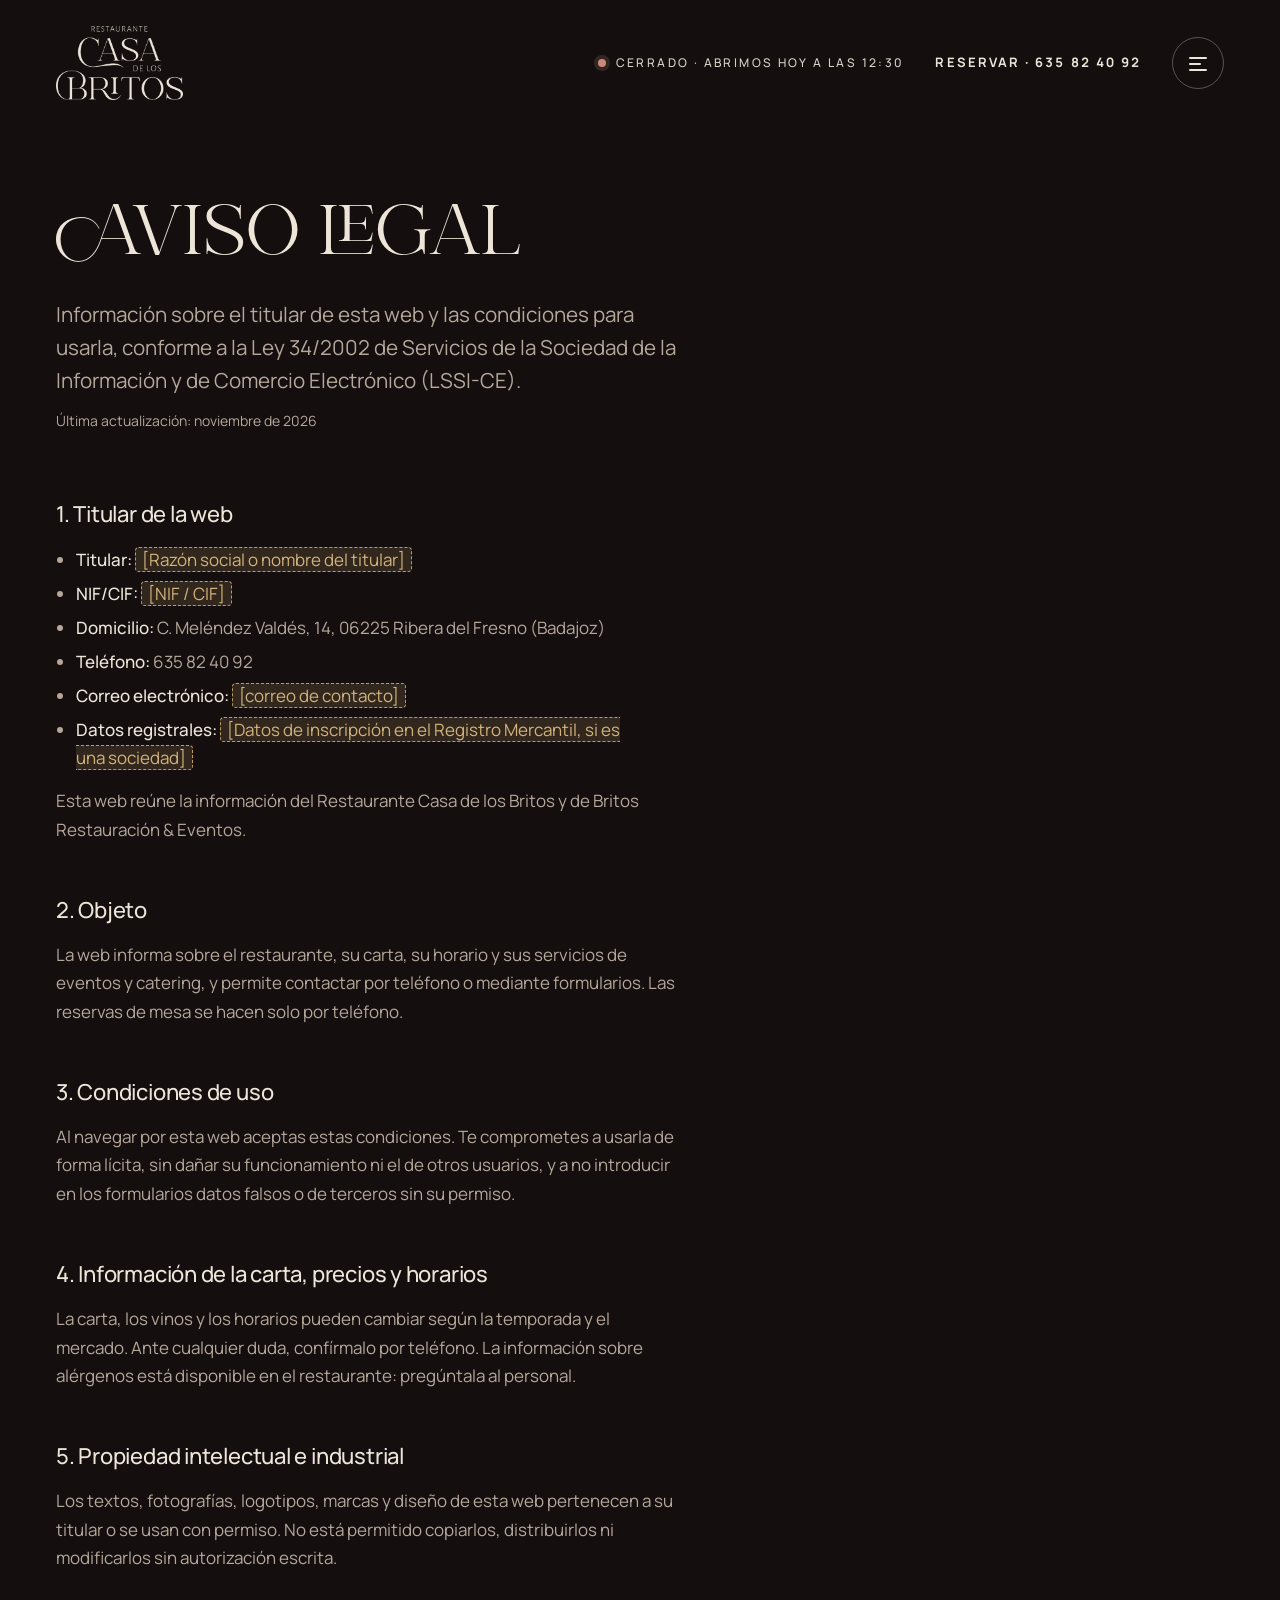
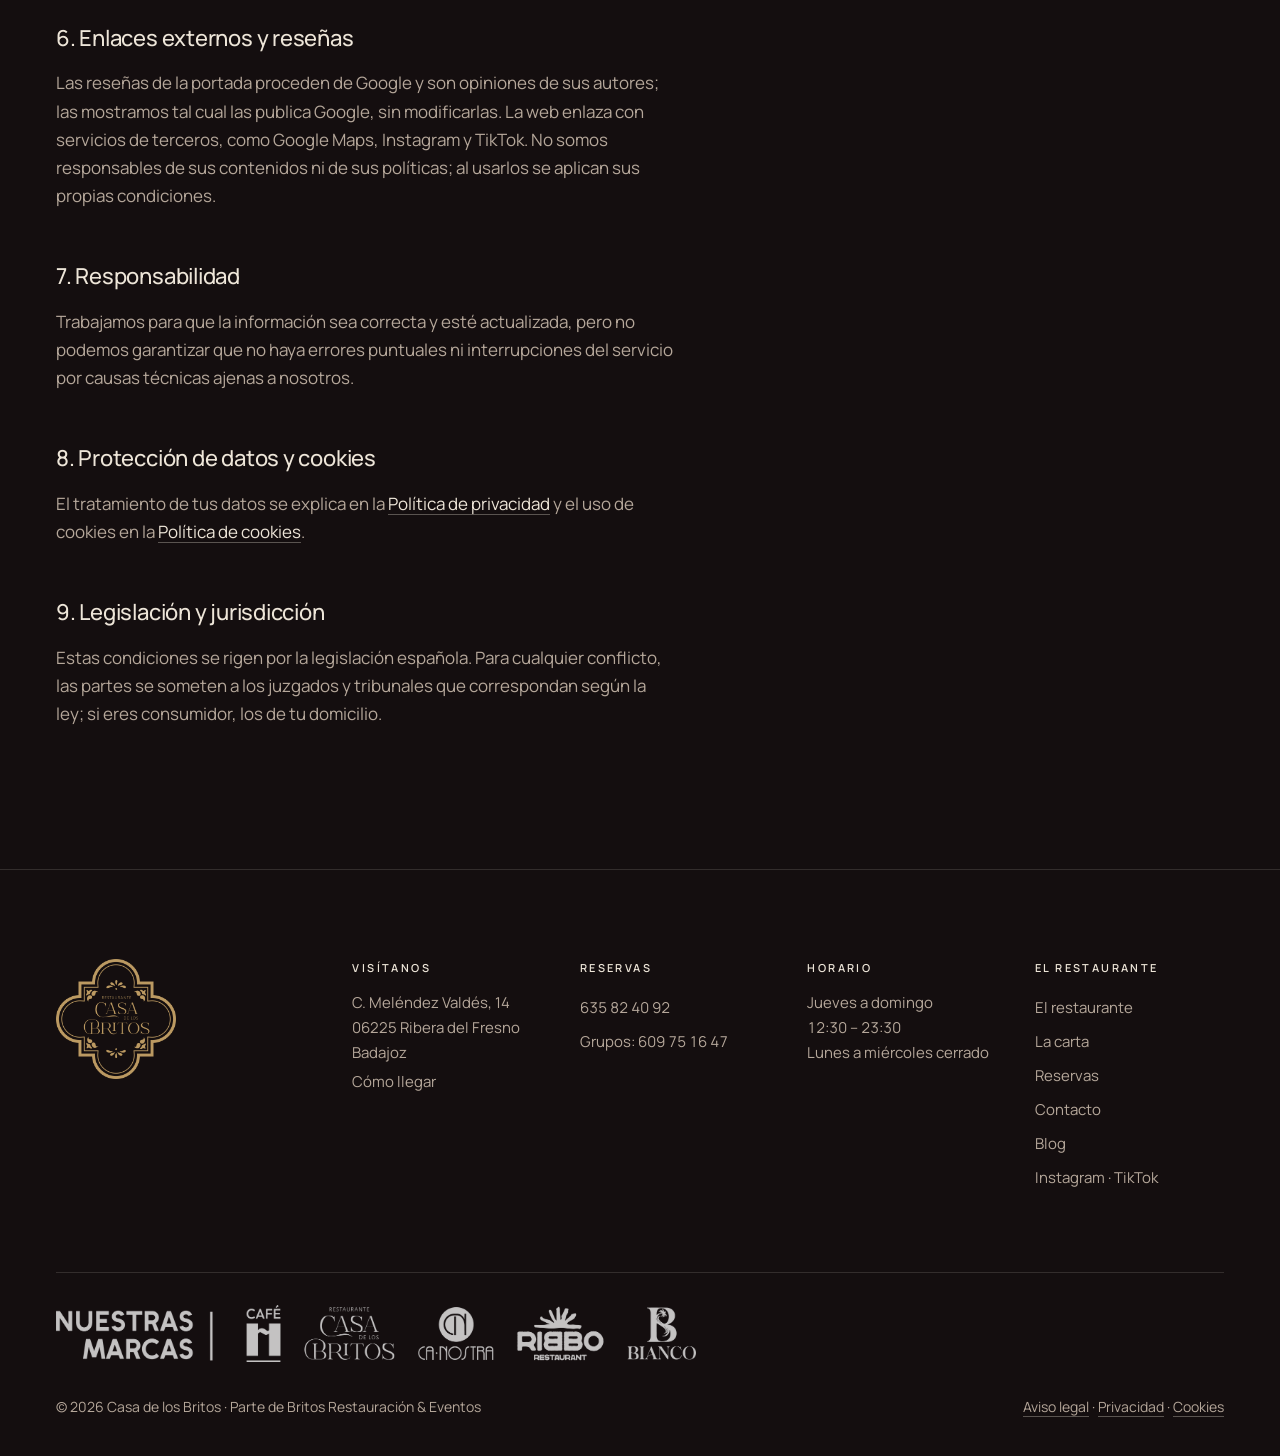
==== aviso-legal.html @ 5e1ef150 "Reservar arriba en el móvil y cursor propio en ordenador - Fuera la barra fija de abajo: en el móvil" ====
<!doctype html>
<html lang="es">
<head>
<meta charset="utf-8">
<meta name="viewport" content="width=device-width, initial-scale=1, viewport-fit=cover">
<title>Aviso legal · Casa de los Britos</title>
<script>(function(d){var h=d.documentElement;h.classList.add('js','is-loading');try{if(sessionStorage.getItem('cb-visto'))h.classList.add('loader-quick')}catch(e){}setTimeout(function(){h.classList.remove('is-loading')},6000)})(document)</script>
<meta name="description" content="Aviso legal de la web de Casa de los Britos y Britos Restauración & Eventos.">
<meta name="theme-color" content="#140e0f">
<meta property="og:type" content="website">
<meta property="og:locale" content="es_ES">
<meta property="og:title" content="Aviso legal · Casa de los Britos">
<meta property="og:description" content="Aviso legal de la web de Casa de los Britos y Britos Restauración & Eventos.">
<meta property="og:image" content="assets/img/dsc06948-1600.webp">
<link rel="icon" type="image/png" href="assets/logos/casa-logo-completo.png">
<link rel="preload" href="assets/fonts/manrope-latin.woff2" as="font" type="font/woff2" crossorigin>

<link rel="stylesheet" href="assets/css/styles.css?v=a2ef2fbd">
<script src="assets/js/main.js?v=a32b78e7" defer></script>
<script src="assets/js/motion.js?v=c210499e" defer></script>
<script src="assets/js/carousel.js?v=3fe8a7d3" defer></script>
<script src="assets/js/cursor.js?v=483a7f32" defer></script>
</head>
<body data-theme="casa">
<div class="loader" aria-hidden="true"><img class="loader__mark" src="assets/logos/casa-logo-completo-laton.png" alt="" width="800" height="800"><span class="loader__line"><i></i></span></div>
<svg width="0" height="0" style="position:absolute" aria-hidden="true" focusable="false">
  <symbol id="i-phone" viewBox="0 0 24 24"><path d="M5 4h4l2 5-2.5 1.5a11 11 0 0 0 5 5L15 13l5 2v4a2 2 0 0 1-2 2A16 16 0 0 1 3 6a2 2 0 0 1 2-2"/></symbol>
  <symbol id="i-arrow" viewBox="0 0 24 24"><path d="M5 12h14M13 6l6 6-6 6"/></symbol>
  <symbol id="i-copy" viewBox="0 0 24 24"><rect x="9" y="9" width="11" height="11" rx="1.5"/><path d="M5 15V5a1 1 0 0 1 1-1h10"/></symbol>
  <symbol id="i-pin" viewBox="0 0 24 24"><path d="M12 21s-7-6.2-7-11.5a7 7 0 0 1 14 0C19 14.8 12 21 12 21z"/><circle cx="12" cy="9.5" r="2.5"/></symbol>
  <symbol id="i-photo" viewBox="0 0 24 24"><rect x="3" y="5" width="18" height="14" rx="1.5"/><circle cx="9" cy="10" r="1.8"/><path d="M21 16l-5-5-8 8"/></symbol>
</svg>
<a class="skip" href="#main">Saltar al contenido</a>
<header class="top" id="top">
  <a class="top__brand" href="./" aria-label="Casa de los Britos, inicio"><img src="assets/logos/casa-logotipo-03-mantel.png" alt="Restaurante Casa de los Britos" width="800" height="464"></a>
  <div class="top__r">
    <span class="status top__status"><i></i><span data-live>Abrimos de jueves a domingo</span></span>
    <a class="top__call" href="tel:+34635824092" aria-label="Reservar · 635 82 40 92"><svg class="ico" aria-hidden="true"><use href="#i-phone"/></svg><span>Reservar</span><span class="top__num">&nbsp;· <span class="num">635 82 40 92</span></span></a>
    <button class="burger" type="button" data-menu-open aria-expanded="false" aria-controls="menu" aria-label="Abrir menú"><b></b><b></b><b></b></button>
  </div>
</header>
<header class="pill" id="pill" inert>
  <a class="pill__brand" href="./" aria-label="Casa de los Britos, inicio"><img src="assets/logos/casa-logotipo-03-mantel.png" alt="Restaurante Casa de los Britos" width="800" height="464"></a>
  <nav class="pnav" aria-label="Principal"><span class="hl" aria-hidden="true"></span><a href="el-restaurante">El restaurante</a><a href="carta">La carta</a><a href="reservas">Reservas</a><a href="contacto">Contacto</a><a href="blog">Blog</a></nav>
  <span class="pnav__sep" aria-hidden="true"></span><a class="pnav__brand" href="eventos"><img src="assets/logos/britos-icono-white.png" alt="" width="18" height="18">Eventos</a>
  <a class="btn pill__call" href="tel:+34635824092"><svg class="ico" aria-hidden="true"><use href="#i-phone"/></svg>Reservar<span class="pill__num">&nbsp;<span class="num">635 82 40 92</span></span></a>
  <button class="burger" type="button" data-menu-open aria-expanded="false" aria-controls="menu" aria-label="Abrir menú"><b></b><b></b><b></b></button>
</header>
<div class="menu" id="menu" role="dialog" aria-modal="true" aria-label="Menú" inert>
  <div class="menu__head">
    <a href="./" aria-label="Casa de los Britos, inicio"><img src="assets/logos/casa-logotipo-03-mantel.png" alt="Restaurante Casa de los Britos" width="800" height="464"></a>
    <button class="burger" type="button" data-menu-close aria-expanded="true" aria-label="Cerrar menú"><b></b><b></b><b></b></button>
  </div>
  <div class="menu__body">
    <ul class="mlinks">
      <li style="--i:0"><a href="./" data-prev="0"><small>Inicio</small><span>Casa de los Britos</span></a></li>
      <li style="--i:1"><a href="el-restaurante" data-prev="1"><small>El lugar</small><span>El restaurante</span></a></li>
      <li style="--i:2"><a href="carta" data-prev="2"><small>Cocina</small><span>La carta</span></a></li>
      <li style="--i:3"><a href="reservas" data-prev="3"><small>Mesa</small><span>Reservas</span></a></li>
      <li style="--i:4"><a href="contacto" data-prev="4"><small>Visita</small><span>Contacto</span></a></li>
      <li style="--i:5"><a href="blog" data-prev="5"><small>Novedades</small><span>Blog</span></a></li>
      <li class="mlinks__out" style="--i:6"><a href="eventos"><img src="assets/logos/eventos-logotipo-01-white.png" alt="Britos Restauración & Eventos" width="800" height="220" loading="lazy"><svg class="ico" aria-hidden="true"><use href="#i-arrow"/></svg></a></li>
    </ul>
    <div class="mprev" aria-hidden="true"><img src="assets/img/4e3a8246-800.webp" alt="" loading="lazy" class="on"><img src="assets/img/dsc06935-800.webp" alt="" loading="lazy"><img src="assets/img/dsc07287-800.webp" alt="" loading="lazy"><img src="assets/img/4e3a8236-800.webp" alt="" loading="lazy"><img src="assets/img/dsc06948-800.webp" alt="" loading="lazy"><img src="assets/img/4e3a8597-800.webp" alt="" loading="lazy"></div>
  </div>
  <div class="menu__foot">
    <div><b>Dirección</b><a href="https://www.google.com/maps/search/?api=1&query=Casa+de+los+Britos%2C+C.+Mel%C3%A9ndez+Vald%C3%A9s+14%2C+Ribera+del+Fresno" target="_blank" rel="noopener">C. Meléndez Valdés, 14<br>Ribera del Fresno</a></div>
    <div><b>Hoy</b><span data-live>Abrimos de jueves a domingo</span></div>
    <div><b>Reservas</b><a class="num" href="tel:+34635824092">635 82 40 92</a></div>
    <div><b>Síguenos</b><a href="https://www.instagram.com/casadelosbritos/" target="_blank" rel="noopener">Instagram</a> · <a href="https://www.tiktok.com/@casadelosbritos" target="_blank" rel="noopener">TikTok</a></div>
  </div>
</div>
<main id="main">

<section class="section legal" style="padding-top:calc(var(--head-space) + clamp(64px, 8vw, 120px))" aria-labelledby="legal-title">
  <div class="wrap">
    <h1 id="legal-title" class="display primor">Aviso legal</h1>
    <p class="lead mt-m">Información sobre el titular de esta web y las condiciones para usarla, conforme a la Ley 34/2002 de Servicios de la Sociedad de la Información y de Comercio Electrónico (LSSI-CE).</p>
    <p class="legal__date">Última actualización: noviembre de 2026</p>
    <div class="legal__body">
      <h2>1. Titular de la web</h2><ul>
      <li><strong>Titular:</strong> <mark class="pend">[Razón social o nombre del titular]</mark></li>
      <li><strong>NIF/CIF:</strong> <mark class="pend">[NIF / CIF]</mark></li>
      <li><strong>Domicilio:</strong> C. Meléndez Valdés, 14, 06225 Ribera del Fresno (Badajoz)</li>
      <li><strong>Teléfono:</strong> 635 82 40 92</li>
      <li><strong>Correo electrónico:</strong> <mark class="pend">[correo de contacto]</mark></li>
      <li><strong>Datos registrales:</strong> <mark class="pend">[Datos de inscripción en el Registro Mercantil, si es una sociedad]</mark></li>
    </ul>
    <p>Esta web reúne la información del Restaurante Casa de los Britos y de Britos Restauración &amp; Eventos.</p>
      <h2>2. Objeto</h2><p>La web informa sobre el restaurante, su carta, su horario y sus servicios de eventos y catering, y permite contactar por teléfono o mediante formularios. Las reservas de mesa se hacen solo por teléfono.</p>
      <h2>3. Condiciones de uso</h2><p>Al navegar por esta web aceptas estas condiciones. Te comprometes a usarla de forma lícita, sin dañar su funcionamiento ni el de otros usuarios, y a no introducir en los formularios datos falsos o de terceros sin su permiso.</p>
      <h2>4. Información de la carta, precios y horarios</h2><p>La carta, los vinos y los horarios pueden cambiar según la temporada y el mercado. Ante cualquier duda, confírmalo por teléfono. La información sobre alérgenos está disponible en el restaurante: pregúntala al personal.</p>
      <h2>5. Propiedad intelectual e industrial</h2><p>Los textos, fotografías, logotipos, marcas y diseño de esta web pertenecen a su titular o se usan con permiso. No está permitido copiarlos, distribuirlos ni modificarlos sin autorización escrita.</p>
      <h2>6. Enlaces externos y reseñas</h2><p>Las reseñas de la portada proceden de Google y son opiniones de sus autores; las mostramos tal cual las publica Google, sin modificarlas. La web enlaza con servicios de terceros, como Google Maps, Instagram y TikTok. No somos responsables de sus contenidos ni de sus políticas; al usarlos se aplican sus propias condiciones.</p>
      <h2>7. Responsabilidad</h2><p>Trabajamos para que la información sea correcta y esté actualizada, pero no podemos garantizar que no haya errores puntuales ni interrupciones del servicio por causas técnicas ajenas a nosotros.</p>
      <h2>8. Protección de datos y cookies</h2><p>El tratamiento de tus datos se explica en la <a href="privacidad">Política de privacidad</a> y el uso de cookies en la <a href="cookies">Política de cookies</a>.</p>
      <h2>9. Legislación y jurisdicción</h2><p>Estas condiciones se rigen por la legislación española. Para cualquier conflicto, las partes se someten a los juzgados y tribunales que correspondan según la ley; si eres consumidor, los de tu domicilio.</p>
    </div>
  </div>
</section>
</main>
<footer class="footer">
  <div class="wrap">
    <div class="footer__top">
      <div><img class="footer__logo" src="assets/logos/casa-logo-completo-laton.png" alt="Restaurante Casa de los Britos" width="800" height="800" loading="lazy"></div>
      <div>
        <h2>Visítanos</h2>
        <address>C. Meléndez Valdés, 14<br>06225 Ribera del Fresno<br>Badajoz</address>
        <p><a href="https://www.google.com/maps/search/?api=1&query=Casa+de+los+Britos%2C+C.+Mel%C3%A9ndez+Vald%C3%A9s+14%2C+Ribera+del+Fresno" target="_blank" rel="noopener">Cómo llegar</a></p>
      </div>
      <div>
        <h2>Reservas</h2>
        <p><a class="num" href="tel:+34635824092">635 82 40 92</a></p>
        <p>Grupos: <a class="num" href="tel:+34609751647">609 75 16 47</a></p>
      </div>
      <div>
        <h2>Horario</h2>
        <p>Jueves a domingo<br><span class="num">12:30 – 23:30</span><br>Lunes a miércoles cerrado</p>
      </div>
      <div>
        <h2>El restaurante</h2>
        <ul><li><a href="el-restaurante">El restaurante</a></li><li><a href="carta">La carta</a></li><li><a href="reservas">Reservas</a></li><li><a href="contacto">Contacto</a></li><li><a href="blog">Blog</a></li><li><a href="https://www.instagram.com/casadelosbritos/" target="_blank" rel="noopener">Instagram</a> · <a href="https://www.tiktok.com/@casadelosbritos" target="_blank" rel="noopener">TikTok</a></li></ul>
      </div>
    </div>
    <div class="footer__brands"><img src="assets/logos/eventos-nuestras-marcas-white.png" alt="Nuestras marcas: Café Hibernia, Restaurante Casa de los Britos, Ca·Nostra, Ribbo Restaurant y Bianco" width="1800" height="159" loading="lazy"></div>
    <div class="footer__legal"><p>© <span data-year>2026</span> Casa de los Britos · Parte de <a href="eventos">Britos Restauración &amp; Eventos</a></p><p class="footer__links"><a href="aviso-legal">Aviso legal</a> · <a href="privacidad">Privacidad</a> · <a href="cookies">Cookies</a></p></div>
  </div>
</footer>
<p id="live" class="sr-only" aria-live="polite"></p>
</body>
</html>
---- assets/css/styles.css ----
/* Casa de los Britos · Britos Restauración & Eventos
   Una web, dos secciones con identidad propia:
   - casa: la sala de noche (burdeos, mantel, latón)
   - britos: el cartel de eventos (marfil, burdeos Britos y las cuatro cápsulas) */

@font-face {
  font-family: "Manrope";
  src: url("../fonts/manrope-latin.woff2") format("woff2");
  font-weight: 300 700; font-display: swap;
  unicode-range: U+0000-00FF, U+0131, U+0152-0153, U+02BB-02BC, U+02C6, U+02DA, U+02DC, U+0304, U+0308, U+0329, U+2000-206F, U+20AC, U+2122, U+2191, U+2193, U+2212, U+2215, U+FEFF, U+FFFD;
}
@font-face {
  font-family: "Manrope";
  src: url("../fonts/manrope-latin-ext.woff2") format("woff2");
  font-weight: 300 700; font-display: swap;
  unicode-range: U+0100-02BA, U+02BD-02C5, U+02C7-02CC, U+02CE-02D7, U+02DD-02FF, U+1D00-1DBF, U+1E00-1E9F, U+1EF2-1EFF, U+2020, U+20A0-20AB, U+20AD-20C4, U+2113, U+2C60-2C7F, U+A720-A7FF;
}
/* PENDIENTE: licencia web de Primor Stylish (Typebae) antes de publicar */
@font-face {
  font-family: "Primor";
  src: url("../fonts/primor-stylish.otf") format("opentype");
  font-display: swap;
}

/* ---------- Tokens ---------- */
:root {
  --noche: #140e0f;
  --noche-2: #1d1214;
  --burdeos: #3b1219;
  --burdeos-2: #521a24;
  --mantel: #ede5d8;
  --gris: #b5a79a;
  --laton: #bc9a62;
  --laton-claro: #d2b27c;

  --marfil: #fffdf4;
  --marfil-2: #f6efe0;
  --britos: #4a1416;
  --britos-2: #5e1d20;
  --texto-b: #43433f;
  --mostaza: #b58a43;
  --capsula-burdeos: #6e2226;
  --pizarra: #2e3b45;
  --oliva: #5f5e3c;

  --ease-out: cubic-bezier(0.23, 1, 0.32, 1);
  --ease-in-out: cubic-bezier(0.77, 0, 0.175, 1);
  --ease-drawer: cubic-bezier(0.32, 0.72, 0, 1);

  --wrap: 1240px;
  --gutter: clamp(20px, 4.4vw, 56px);
  --section: clamp(88px, 11vw, 160px);
  --pill-h: 64px;
  --pill-top: 14px;
  --head-space: calc(var(--pill-h) + var(--pill-top) * 2);

  --t-display: clamp(2.5rem, 1.2rem + 3.4vw, 4.375rem);
  --t-h2: clamp(2rem, 1.3rem + 2.4vw, 3.375rem);
  --t-h3: clamp(1.25rem, 1.1rem + 0.5vw, 1.5rem);
  --t-lead: clamp(1.125rem, 1.05rem + 0.3vw, 1.3125rem);
  --t-body: 1.0625rem;
  --t-small: 0.875rem;
}
@media (max-width: 899px) { :root { --pill-h: 58px; --pill-top: 10px; } }

body[data-theme="casa"] {
  --bg: var(--noche);
  --surface: var(--burdeos);
  --surface-2: var(--burdeos-2);
  --ink: var(--mantel);
  --muted: var(--gris);
  --line: rgba(237, 229, 216, 0.14);
  --line-strong: rgba(237, 229, 216, 0.32);
  --accent: var(--laton);
  --accent-ink: var(--noche);
  --accent-hover: var(--laton-claro);
  --focus: var(--laton-claro);
  --pill-bg: rgba(29, 18, 20, 0.72);
  --menu-bg: var(--noche-2);
  color-scheme: dark;
}
body[data-theme="britos"] {
  --bg: var(--marfil);
  --surface: var(--marfil-2);
  --surface-2: #ece2cd;
  --ink: var(--britos);
  --muted: #5a5652;
  --line: rgba(74, 20, 22, 0.14);
  --line-strong: rgba(74, 20, 22, 0.34);
  --accent: var(--britos);
  --accent-ink: var(--marfil);
  --accent-hover: var(--britos-2);
  --focus: var(--mostaza);
  --pill-bg: rgba(255, 253, 244, 0.8);
  --menu-bg: var(--marfil);
  color-scheme: light;
}
/* Texto secundario sobre burdeos: matiz del propio fondo */
body[data-theme="casa"] :is(.hero, .close, .section--surface) { --muted: #d6bfb9; }

/* ---------- Base ---------- */
*, *::before, *::after { box-sizing: border-box; }
html { -webkit-text-size-adjust: 100%; text-size-adjust: 100%; scroll-padding-top: calc(var(--head-space) + 12px); }
@media (prefers-reduced-motion: no-preference) { html { scroll-behavior: smooth; } }
body {
  margin: 0; background: var(--bg); color: var(--ink);
  font: 400 var(--t-body)/1.65 "Manrope", system-ui, sans-serif;
  -webkit-font-smoothing: antialiased; -moz-osx-font-smoothing: grayscale;
  scrollbar-color: var(--line-strong) var(--bg);
  -webkit-tap-highlight-color: transparent;
}
body[data-theme="britos"] { color: var(--texto-b); }
::selection { background: var(--accent); color: var(--accent-ink); }
img { display: block; max-width: 100%; height: auto; }
a { color: inherit; text-decoration: none; }
h1, h2, h3, p, ul, ol, dl, dd, figure, blockquote, address { margin: 0; }
address { font-style: normal; }
ul, ol { padding: 0; list-style: none; }
button, input, select, textarea { font: inherit; color: inherit; }
button { cursor: pointer; }
:focus-visible { outline: 2px solid var(--focus); outline-offset: 3px; border-radius: 2px; }
.sr-only { position: absolute; width: 1px; height: 1px; padding: 0; margin: -1px; overflow: hidden; clip: rect(0 0 0 0); white-space: nowrap; border: 0; }
.skip { position: fixed; left: 16px; top: 12px; z-index: 200; background: var(--accent); color: var(--accent-ink); padding: 12px 18px; font-weight: 600; border-radius: 999px; transform: translateY(-200%); }
.skip:focus-visible { transform: none; }

h1, h2, h3 { font-weight: 300; text-wrap: balance; color: var(--ink); }
p, li, dd { text-wrap: pretty; }
.display { font-size: var(--t-display); line-height: 1.03; letter-spacing: -0.035em; }
.primor { font-family: "Primor", "Manrope", serif; font-weight: 400; letter-spacing: 0; line-height: 0.95; }
.h2 { font-size: var(--t-h2); line-height: 1.08; letter-spacing: -0.025em; }
.h3 { font-size: var(--t-h3); line-height: 1.3; letter-spacing: -0.01em; font-weight: 500; }
.lead { font-size: var(--t-lead); line-height: 1.6; color: var(--muted); max-width: 48ch; }
.statement { font-size: clamp(1.6rem, 1rem + 2.4vw, 3rem); line-height: 1.22; letter-spacing: -0.02em; font-weight: 300; color: var(--ink); max-width: 30ch; text-wrap: pretty; }
.prose { max-width: 62ch; color: var(--muted); }
.prose p + p { margin-top: 1em; }
.prose strong { color: var(--ink); font-weight: 500; }
.num { font-variant-numeric: tabular-nums lining-nums; }
.muted { color: var(--muted); }

.wrap { width: 100%; max-width: calc(var(--wrap) + 2 * var(--gutter)); margin: 0 auto; padding: 0 var(--gutter); }
.section { padding: var(--section) 0; }
.section--surface { background: var(--surface); }
.section + .section:not(.section--surface) { padding-top: calc(var(--section) * 0.45); }
.grid { display: grid; grid-template-columns: repeat(12, minmax(0, 1fr)); column-gap: clamp(16px, 2vw, 32px); }
@media (max-width: 899px) { .grid > * { grid-column: 1 / -1 !important; } }
.mt-s { margin-top: 16px; } .mt-m { margin-top: 32px; } .mt-l { margin-top: clamp(48px, 6vw, 88px); }

/* ---------- Icons ---------- */
.ico { width: 20px; height: 20px; flex: none; fill: none; stroke: currentColor; stroke-width: 1.5; stroke-linecap: round; stroke-linejoin: round; }

/* ---------- Links & buttons ---------- */
.link { position: relative; display: inline-flex; align-items: center; gap: 10px; font-weight: 500; min-height: 44px; color: var(--ink); }
.link::after { content: ""; position: absolute; left: 0; right: 0; bottom: 8px; height: 1px; background: currentColor; transform: scaleX(0.35); transform-origin: left; transition: transform 260ms var(--ease-out); }
.link .ico { transition: transform 200ms var(--ease-out); }
@media (hover: hover) and (pointer: fine) { .link:hover::after { transform: scaleX(1); } .link:hover .ico { transform: translateX(3px); } }

.btn {
  display: inline-flex; align-items: center; justify-content: center; gap: 12px;
  min-height: 52px; padding: 0 26px; border-radius: 999px;
  background: var(--accent); color: var(--accent-ink); border: 1px solid var(--accent);
  font-weight: 600; font-size: 1rem; white-space: nowrap;
  transition: background-color 200ms ease, border-color 200ms ease, color 200ms ease, transform 160ms var(--ease-out);
}
.btn:active { transform: scale(0.97); }
.btn--ghost { background: transparent; color: var(--ink); border-color: var(--line-strong); }
.btn--lg { min-height: 60px; padding: 0 32px; font-size: 1.0625rem; }
@media (hover: hover) and (pointer: fine) {
  .btn:hover { background: var(--accent-hover); border-color: var(--accent-hover); }
  .btn--ghost:hover { background: transparent; border-color: var(--ink); }
}
@media (max-width: 479px) { .btn { white-space: normal; text-align: center; padding-block: 10px; } }

/* ---------- Pill header ---------- */
.pill {
  position: fixed; z-index: 90; top: calc(var(--pill-top) + env(safe-area-inset-top)); left: 50%;
  width: min(calc(100% - 2 * var(--pill-top) - 8px), 1180px); height: var(--pill-h);
  transform: translateX(-50%);
  display: flex; align-items: center; gap: 16px; padding: 0 8px 0 22px;
  background: var(--pill-bg); border: 1px solid var(--line); border-radius: 999px;
  -webkit-backdrop-filter: blur(16px) saturate(1.2); backdrop-filter: blur(16px) saturate(1.2);
  box-shadow: 0 10px 30px -12px rgba(0, 0, 0, 0.35);
  transition: transform 360ms var(--ease-out);
}
body[data-theme="britos"] .pill { box-shadow: 0 10px 30px -14px rgba(74, 20, 22, 0.25); }
.pill.is-hidden { transform: translate(-50%, calc(-100% - 2 * var(--pill-top))); }
.pill__brand { display: inline-flex; align-items: center; min-height: 44px; margin-right: auto; }
.pill__brand img { height: 40px; width: auto; }
body[data-theme="britos"] .pill__brand img { height: 30px; }
.pnav { position: relative; display: flex; align-items: center; }
.pnav a { position: relative; z-index: 1; display: inline-flex; align-items: center; gap: 8px; height: 44px; padding: 0 15px; border-radius: 999px; font-size: 0.9375rem; font-weight: 500; color: var(--muted); transition: color 200ms ease; white-space: nowrap; }
.pnav a[aria-current="page"], .pnav a.is-current { color: var(--ink); }
.pnav a[aria-current="page"]::after, .pnav a.is-current::after { content: ""; position: absolute; left: 15px; right: 15px; bottom: 9px; height: 1px; background: var(--accent); }
.pnav .hl { position: absolute; top: 0; left: 0; height: 44px; width: 0; border-radius: 999px; background: var(--line); opacity: 0; pointer-events: none; transition: transform 380ms var(--ease-out), width 380ms var(--ease-out), opacity 200ms ease; }
@media (hover: hover) and (pointer: fine) { .pnav a:hover { color: var(--ink); } }
.pnav__sep { width: 1px; height: 22px; background: var(--line-strong); margin: 0 6px; flex: none; }
.pnav__brand { display: inline-flex; align-items: center; gap: 8px; height: 44px; padding: 0 14px; border-radius: 999px; font-size: 0.9375rem; font-weight: 500; color: var(--muted); white-space: nowrap; transition: color 200ms ease, background-color 200ms ease; }
.pnav__brand img { width: 18px; height: 18px; opacity: 0.85; }
@media (hover: hover) and (pointer: fine) { .pnav__brand:hover { color: var(--ink); background: var(--line); } }
@media (max-width: 1139px) { .pnav__brand { display: none; } }
.pill__call { min-height: 46px; padding: 0 20px; font-size: 0.875rem; letter-spacing: 0.03em; }
body[data-theme="casa"] .pill__call { background: var(--mantel); border-color: var(--mantel); color: var(--noche); }
@media (hover: hover) and (pointer: fine) { body[data-theme="casa"] .pill__call:hover { background: #fff6e8; border-color: #fff6e8; } }
.burger { position: relative; flex: none; width: 46px; height: 46px; border-radius: 50%; border: 1px solid var(--line-strong); background: transparent; color: var(--ink); transition: border-color 200ms ease, transform 160ms var(--ease-out); }
.burger:active { transform: scale(0.95); }
@media (hover: hover) and (pointer: fine) { .burger:hover { border-color: var(--accent); } }
.burger b { position: absolute; left: 13px; width: 18px; height: 1.5px; background: currentColor; border-radius: 1px; transition: top 300ms var(--ease-out), transform 300ms var(--ease-out), width 300ms var(--ease-out), opacity 200ms ease; }
.burger b:nth-child(1) { top: 16px; }
.burger b:nth-child(2) { top: 22px; width: 12px; }
.burger b:nth-child(3) { top: 28px; }
@media (hover: hover) and (pointer: fine) { .burger:hover b:nth-child(2) { width: 18px; } }
.burger[aria-expanded="true"] b:nth-child(1) { top: 22px; transform: rotate(45deg); }
.burger[aria-expanded="true"] b:nth-child(2) { opacity: 0; transform: scaleX(0); }
.burger[aria-expanded="true"] b:nth-child(3) { top: 22px; transform: rotate(-45deg); }

@media (max-width: 1139px) { .pnav, .pnav__sep { display: none; } }
@media (max-width: 899px) {
  .pill { padding: 0 6px 0 16px; gap: 8px; }
  .pill__brand img { height: 34px; }
  body[data-theme="britos"] .pill__brand img { height: 26px; }
  .pill__call { display: none; }
}

/* ---------- Full-screen menu ---------- */
.menu {
  position: fixed; inset: 0; z-index: 100; background: var(--menu-bg); color: var(--ink);
  display: flex; flex-direction: column; overflow-y: auto; overscroll-behavior: contain;
  padding: calc(var(--pill-top) + env(safe-area-inset-top)) var(--gutter) calc(24px + env(safe-area-inset-bottom));
  opacity: 0; visibility: hidden; clip-path: inset(0 0 100% 0);
  transition: clip-path 480ms var(--ease-drawer), opacity 200ms ease, visibility 0s linear 480ms;
}
.menu.is-open { opacity: 1; visibility: visible; clip-path: inset(0 0 0 0); transition: clip-path 520ms var(--ease-drawer), opacity 120ms ease, visibility 0s; }
body[data-theme="casa"] .menu { --muted: #c9b7ac; }
body[data-theme="britos"] .menu { background-image: url("../img/britos-patron.png"); background-size: 220px; }
.menu__head { display: flex; align-items: center; justify-content: space-between; height: var(--pill-h); max-width: 1180px; width: 100%; margin: 0 auto; padding: 0 8px 0 22px; flex: none; }
.menu__head img { height: 40px; width: auto; }
body[data-theme="britos"] .menu__head img { height: 30px; }
.menu__body { flex: 1; display: grid; grid-template-columns: minmax(0, 7fr) minmax(0, 5fr); gap: clamp(32px, 5vw, 72px); align-items: center; max-width: 1180px; width: 100%; margin: 0 auto; padding: clamp(24px, 5vh, 56px) 0; }
.mlinks li { border-bottom: 1px solid var(--line); }
.mlinks a { display: flex; align-items: center; gap: 20px; padding: clamp(10px, 1.5vh, 16px) 0; min-height: 56px; }
.mlinks small { flex: none; width: 82px; font-size: 0.6875rem; font-weight: 600; letter-spacing: 0.22em; text-transform: uppercase; color: var(--muted); }
.mlinks span { font-family: "Primor", "Manrope", serif; font-size: clamp(2rem, 1rem + 3.6vw, 4.2rem); line-height: 1; color: var(--ink); transition: color 200ms ease, transform 300ms var(--ease-out); }
.mlinks a[aria-current="page"] span { color: var(--accent); }
body[data-theme="britos"] .mlinks a[aria-current="page"] span { color: var(--mostaza); }
@media (hover: hover) and (pointer: fine) { .mlinks a:hover span { transform: translateX(10px); color: var(--accent); } body[data-theme="britos"] .mlinks a:hover span { color: var(--mostaza); } }
.mlinks .mlinks__out { border-bottom: 0; margin-top: 16px; }
.mlinks .mlinks__out a { min-height: 64px; padding: 12px 20px; border: 1px solid var(--line-strong); border-radius: 999px; justify-content: space-between; }
.mlinks .mlinks__out img { height: 30px; width: auto; }
.mlinks .mlinks__out .ico { color: var(--ink); }
.mprev { position: relative; aspect-ratio: 4 / 5; max-height: 62vh; width: 100%; overflow: hidden; border-radius: 4px; background: var(--surface); justify-self: end; }
.mprev img { position: absolute; inset: 0; width: 100%; height: 100%; object-fit: cover; opacity: 0; transform: scale(1.04); transition: opacity 420ms ease, transform 900ms var(--ease-out); }
.mprev img.on { opacity: 1; transform: none; }
.menu__foot { display: grid; grid-template-columns: repeat(4, minmax(0, 1fr)); gap: 20px 32px; max-width: 1180px; width: 100%; margin: 0 auto; padding-top: 24px; border-top: 1px solid var(--line); font-size: 0.9375rem; color: var(--muted); flex: none; }
.menu__foot b { display: block; font-size: 0.6875rem; font-weight: 600; letter-spacing: 0.22em; text-transform: uppercase; color: var(--ink); margin-bottom: 6px; }
.menu__foot a { display: inline-flex; align-items: center; min-height: 36px; }
@media (hover: hover) and (pointer: fine) { .menu__foot a:hover { color: var(--ink); } }
@media all {
  .mlinks li { opacity: 0; transform: translateY(14px); transition: opacity 240ms ease, transform 420ms var(--ease-out); }
  .menu.is-open .mlinks li { opacity: 1; transform: none; transition-delay: calc(140ms + var(--i, 0) * 45ms); }
}
@media (max-width: 899px) {
  .menu__head { padding: 0 6px 0 16px; }
  .menu__head img { height: 34px; }
  body[data-theme="britos"] .menu__head img { height: 26px; }
  .menu__body { grid-template-columns: 1fr; align-items: start; padding-top: 12px; }
  .mprev { display: none; }
  .mlinks small { width: 60px; font-size: 0.625rem; letter-spacing: 0.14em; }
  .menu__foot { grid-template-columns: 1fr 1fr; }
}
body.menu-open { overflow: hidden; }

/* ---------- Bottom call bar (móvil) ---------- */
.callbar { position: fixed; left: 12px; right: 12px; bottom: calc(12px + env(safe-area-inset-bottom)); z-index: 80; transform: translateY(calc(100% + 32px)); transition: transform 360ms var(--ease-out); }
.callbar.is-visible { transform: none; }
.callbar .btn { width: 100%; min-height: 56px; box-shadow: 0 12px 28px -10px rgba(0, 0, 0, 0.55); letter-spacing: 0.02em; }
body[data-theme="casa"] .callbar .btn { background: var(--mantel); border-color: var(--mantel); color: var(--noche); }
@media (min-width: 900px) { .callbar { display: none; } }

/* ---------- Photos ---------- */
.ph { position: relative; overflow: hidden; background: var(--surface); margin: 0; border-radius: 4px; }
.ph img { width: 100%; height: 100%; object-fit: cover; transition: transform 700ms var(--ease-out); }
.ph--r45 { aspect-ratio: 4 / 5; } .ph--r34 { aspect-ratio: 3 / 4; } .ph--r11 { aspect-ratio: 1; } .ph--r43 { aspect-ratio: 4 / 3; } .ph--r32 { aspect-ratio: 3 / 2; }
@media (hover: hover) and (pointer: fine) { a.ph:hover img, a:hover > .ph img { transform: scale(1.03); } }
.ph--pending { display: grid; place-items: center; text-align: center; border: 1px dashed var(--line-strong); color: var(--muted); padding: 24px; }
.ph--pending span { font-size: var(--t-small); line-height: 1.5; max-width: 24ch; display: block; }
.ph--pending .ico { width: 28px; height: 28px; margin: 0 auto 10px; opacity: 0.7; }

/* ---------- Hero ---------- */
.hero { container-type: inline-size; position: relative; display: grid; grid-template-columns: minmax(0, 5fr) minmax(0, 7fr); min-height: 100svh; background: var(--surface); }
.hero__text { display: flex; flex-direction: column; justify-content: flex-end; gap: 36px; padding: calc(var(--head-space) + 48px) clamp(24px, 4.4vw, 72px) clamp(40px, 6vh, 72px) max(var(--gutter), calc((100cqw - var(--wrap)) / 2)); }
.hero__text .display { max-width: 13ch; }
.hero__kicker { font-size: 0.8125rem; font-weight: 600; letter-spacing: 0.2em; text-transform: uppercase; color: var(--accent); }
.hero__cta { display: flex; flex-wrap: wrap; align-items: center; gap: 16px 28px; }
.hero__media { position: relative; min-height: 420px; }
.hero__media .ph { position: absolute; inset: 0; border-radius: 0; }
.hero--short { min-height: min(84svh, 820px); }
.status { display: inline-flex; align-items: center; gap: 10px; font-size: 0.875rem; color: var(--muted); }
.status i { width: 8px; height: 8px; border-radius: 50%; background: #7fb27a; box-shadow: 0 0 0 4px rgba(127, 178, 122, 0.18); flex: none; }
.status[data-open="false"] i { background: #c98b7b; box-shadow: 0 0 0 4px rgba(201, 139, 123, 0.18); }
@media (max-width: 899px) {
  .hero { grid-template-columns: minmax(0, 1fr); min-height: 0; }
  .hero__media { order: -1; min-height: 0; aspect-ratio: 4 / 5; max-height: 68svh; }
  .hero__text { padding: 32px var(--gutter) 48px; gap: 28px; }
  .hero__cta .btn { width: 100%; }
}
@media all {
  .js [data-enter] .hero__media .ph { animation: reveal-clip 1000ms var(--ease-in-out) both; }
  .js [data-enter] .hero__media .ph img:not(.slide) { animation: reveal-img 1300ms var(--ease-out) both; }
  .js [data-enter] .enter { animation: enter-up 700ms var(--ease-out) both; animation-delay: calc(260ms + var(--i, 0) * 70ms); }
}
@keyframes reveal-clip { from { clip-path: inset(0 0 100% 0); } to { clip-path: inset(0 0 0 0); } }
@keyframes reveal-img { from { transform: scale(1.06); } to { transform: none; } }
@keyframes enter-up { from { opacity: 0; transform: translateY(12px); } to { opacity: 1; transform: none; } }

/* ---------- Heads & splits ---------- */
.head { display: grid; grid-template-columns: minmax(0, 7fr) minmax(0, 5fr); gap: 20px clamp(24px, 4vw, 64px); align-items: end; margin-bottom: clamp(40px, 5vw, 72px); }
@media (max-width: 899px) { .head { grid-template-columns: 1fr; } }
.split { display: grid; grid-template-columns: minmax(0, 1fr) minmax(0, 1fr); gap: clamp(40px, 6vw, 112px); align-items: center; }
.split--top { align-items: start; }
.stack { display: flex; flex-direction: column; gap: 24px; align-items: flex-start; }
@media (max-width: 899px) { .split { grid-template-columns: 1fr; } }

.trio { display: grid; grid-template-columns: 5fr 4fr 3fr; gap: clamp(12px, 2vw, 28px); align-items: start; }
.trio > :nth-child(2) { margin-top: clamp(40px, 8vw, 120px); }
.trio > :nth-child(3) { margin-top: clamp(16px, 3vw, 40px); }
@media (max-width: 699px) { .trio { grid-template-columns: 1fr 1fr; } .trio > :first-child { grid-column: 1 / -1; } .trio > :nth-child(2), .trio > :nth-child(3) { margin-top: 0; } }

.tiles { display: grid; grid-template-columns: repeat(3, minmax(0, 1fr)); gap: clamp(12px, 1.6vw, 24px); }
.tile { display: flex; flex-direction: column; gap: 14px; }
.tile h3 { font-size: 1.1875rem; font-weight: 500; display: flex; justify-content: space-between; align-items: center; gap: 12px; }
.tile h3 .ico { opacity: 0.6; transition: transform 200ms var(--ease-out), opacity 200ms ease; }
@media (hover: hover) and (pointer: fine) { .tile:hover h3 .ico { transform: translateX(3px); opacity: 1; } }
@media (max-width: 899px) { .tiles { grid-template-columns: repeat(2, minmax(0, 1fr)); row-gap: 28px; } .tile h3 { font-size: 1rem; } }

.index-list li a { display: grid; grid-template-columns: 56px minmax(0, 1fr) auto; align-items: baseline; gap: 16px; padding: 22px 0; border-bottom: 1px solid var(--line); transition: padding-left 300ms var(--ease-out); }
.index-list li:first-child a { border-top: 1px solid var(--line); }
.index-list .n { font-size: var(--t-small); color: var(--muted); font-variant-numeric: tabular-nums; }
.index-list .t { font-size: clamp(1.4rem, 1rem + 1.4vw, 2.25rem); font-weight: 300; letter-spacing: -0.02em; line-height: 1.15; color: var(--ink); transition: color 200ms ease; }
.index-list .c { font-size: 0.8125rem; letter-spacing: 0.16em; text-transform: uppercase; color: var(--muted); white-space: nowrap; }
@media (hover: hover) and (pointer: fine) { .index-list li a:hover { padding-left: 12px; } .index-list li a:hover .t { color: var(--accent); } }
@media (max-width: 599px) { .index-list li a { grid-template-columns: 36px minmax(0, 1fr); row-gap: 4px; } .index-list .c { grid-column: 2; } }

.timeline { display: grid; grid-template-columns: repeat(4, minmax(0, 1fr)); gap: clamp(24px, 3vw, 48px); }
.timeline li { border-top: 1px solid var(--line-strong); padding-top: 20px; display: grid; gap: 10px; align-content: start; }
.timeline .when { font-size: 0.8125rem; font-weight: 600; letter-spacing: 0.16em; text-transform: uppercase; color: var(--accent); }
.timeline h3 { font-size: 1.25rem; font-weight: 500; }
.timeline p { color: var(--muted); }
@media (max-width: 999px) { .timeline { grid-template-columns: 1fr 1fr; } }
@media (max-width: 599px) { .timeline { grid-template-columns: 1fr; } }

.spaces { display: grid; grid-template-columns: repeat(3, minmax(0, 1fr)); gap: clamp(16px, 2vw, 32px); }
.space { display: flex; flex-direction: column; gap: 14px; }
.space .n { font-family: "Primor", serif; font-size: 1.5rem; color: var(--accent); line-height: 1; }
.space h3 { font-size: 1.375rem; font-weight: 400; }
.space p { color: var(--muted); }
@media (max-width: 899px) { .spaces { grid-template-columns: 1fr; gap: 48px; } }

.gallery { display: grid; grid-template-columns: repeat(6, minmax(0, 1fr)); gap: clamp(8px, 1.2vw, 16px); }
.gallery > :nth-child(1) { grid-column: span 3; grid-row: span 2; }
.gallery > :nth-child(2), .gallery > :nth-child(3) { grid-column: span 3; }
.gallery > :nth-child(n+4) { grid-column: span 2; }
.gallery .ph { height: 100%; min-height: 220px; }
@media (max-width: 699px) {
  .gallery { grid-template-columns: 1fr 1fr; }
  .gallery > * { grid-column: span 1 !important; grid-row: auto !important; }
  .gallery > :nth-child(1) { grid-column: 1 / -1 !important; }
  .gallery .ph { min-height: 0; aspect-ratio: 4 / 5; }
  .gallery > :nth-child(1) .ph { aspect-ratio: 4 / 3; }
}

/* ---------- Phone & hours ---------- */
.phone-big { display: inline-block; font-size: clamp(2.5rem, 1.3rem + 5vw, 5.25rem); font-weight: 200; letter-spacing: -0.03em; line-height: 1; color: var(--ink); }
.phone-big a { position: relative; }
.phone-big a::after { content: ""; position: absolute; left: 0; right: 0; bottom: -8px; height: 1px; background: var(--accent); transform: scaleX(0.2); transform-origin: left; transition: transform 320ms var(--ease-out); }
@media (hover: hover) and (pointer: fine) { .phone-big a:hover::after { transform: scaleX(1); } }
.copy-btn [data-copied] { display: none; }
.copy-btn.is-copied [data-copy-label] { display: none; }
.copy-btn.is-copied [data-copied] { display: inline; }
.hours { border-top: 1px solid var(--line); }
.hours div { display: flex; justify-content: space-between; gap: 24px; padding: 14px 0; border-bottom: 1px solid var(--line); }
.hours dt { color: var(--muted); }
.hours dd { text-align: right; font-variant-numeric: tabular-nums; color: var(--ink); }
.hours .is-today dt { color: var(--ink); font-weight: 500; }
.hours .is-today dt::after { content: " · hoy"; color: var(--accent); }
.facts { display: grid; grid-template-columns: repeat(3, minmax(0, 1fr)); gap: clamp(28px, 4vw, 56px); }
.facts > div { border-top: 1px solid var(--line-strong); padding-top: 20px; display: flex; flex-direction: column; gap: 10px; align-items: flex-start; }
.facts p { color: var(--muted); }
@media (max-width: 899px) { .facts { grid-template-columns: 1fr; } }
.contact-rows > a, .contact-rows > div { display: flex; flex-direction: column; gap: 2px; padding: 18px 0; border-bottom: 1px solid var(--line); }
.contact-rows > :first-child { border-top: 1px solid var(--line); }
.contact-rows small { font-size: 0.6875rem; font-weight: 600; letter-spacing: 0.22em; text-transform: uppercase; color: var(--accent); }
.contact-rows b { font-size: clamp(1.6rem, 1.1rem + 2vw, 2.4rem); font-weight: 200; letter-spacing: -0.02em; color: var(--ink); font-variant-numeric: tabular-nums; transition: color 200ms ease; }
.contact-rows span { color: var(--muted); }
@media (hover: hover) and (pointer: fine) { .contact-rows > a:hover b { color: var(--accent); } }

/* ---------- Carta ---------- */
.filters { display: flex; gap: 8px; }
.chip { flex: none; min-height: 44px; padding: 0 18px; border-radius: 999px; background: transparent; border: 1px solid var(--line-strong); font-size: 0.9375rem; font-weight: 500; color: var(--ink); scroll-snap-align: start; transition: background-color 180ms ease, color 180ms ease, border-color 180ms ease, transform 160ms var(--ease-out); }
.chip:active { transform: scale(0.97); }
.chip[aria-pressed="true"] { background: var(--ink); color: var(--bg); border-color: var(--ink); }
@media (hover: hover) and (pointer: fine) { .chip:not([aria-pressed="true"]):hover { border-color: var(--ink); } }
.filters-bar { position: sticky; top: calc(var(--head-space) - 2px); z-index: 20; background: var(--bg); padding: 12px 0; border-bottom: 1px solid var(--line); }
.filters-bar::before { content: ""; position: absolute; left: 0; right: 0; bottom: 100%; height: var(--head-space); background: var(--bg); opacity: 0; pointer-events: none; }
.filters-bar.is-stuck::before { opacity: 1; }
.filters-bar .filters { overflow-x: auto; scrollbar-width: none; scroll-snap-type: x proximity; margin: 0 calc(var(--gutter) * -1); padding: 0 var(--gutter); }
.filters-bar .filters::-webkit-scrollbar { display: none; }
@media (min-width: 1100px) { .filters-bar .filters { flex-wrap: wrap; overflow: visible; } }
.menu-group { display: grid; grid-template-columns: minmax(0, 4fr) minmax(0, 8fr); gap: 32px clamp(32px, 5vw, 96px); padding: clamp(56px, 7vw, 104px) 0; border-bottom: 1px solid var(--line); scroll-margin-top: calc(var(--head-space) + 72px); }
.menu-group[hidden] { display: none; }
.menu-group__head { display: flex; flex-direction: column; gap: 14px; align-self: start; position: sticky; top: calc(var(--head-space) + 96px); }
.menu-group__head p { color: var(--muted); max-width: 32ch; }
.menu-group__head .ph { margin-top: 12px; max-width: 320px; }
.menu-list li { display: flex; flex-wrap: wrap; align-items: baseline; justify-content: space-between; gap: 4px 16px; padding: 18px 0; border-bottom: 1px solid var(--line); }
.menu-list li:first-child { border-top: 1px solid var(--line); }
.menu-list h3 { font-size: 1.1875rem; font-weight: 400; letter-spacing: -0.005em; line-height: 1.35; }
.menu-list .tag { font-size: 0.6875rem; font-weight: 600; letter-spacing: 0.18em; text-transform: uppercase; color: var(--accent); white-space: nowrap; }
.menu-sub { margin-top: 48px; }
.menu-sub > p { color: var(--muted); margin: 4px 0 16px; }
.menu-note { margin-top: 16px; color: var(--muted); font-size: 0.9375rem; }
@media (max-width: 899px) {
  .menu-group { grid-template-columns: 1fr; }
  .menu-group__head { position: static; }
  .menu-group__head .ph { max-width: none; aspect-ratio: 16 / 10; }
}

/* ---------- Forms ---------- */
.form { display: grid; grid-template-columns: repeat(2, minmax(0, 1fr)); gap: 24px 20px; }
.field { display: flex; flex-direction: column; gap: 8px; min-width: 0; }
.field--full { grid-column: 1 / -1; }
.field label { font-size: 0.9375rem; font-weight: 500; color: var(--ink); }
.field .hint { font-size: var(--t-small); color: var(--muted); font-weight: 400; }
.input { width: 100%; min-height: 54px; padding: 12px 16px; background: transparent; color: var(--ink); border: 1px solid var(--line-strong); border-radius: 12px; font-size: 1rem; transition: border-color 180ms ease; }
.input::placeholder { color: var(--muted); opacity: 0.9; }
textarea.input { min-height: 140px; resize: vertical; line-height: 1.55; }
select.input { appearance: none; background-image: url("data:image/svg+xml,%3Csvg xmlns='http://www.w3.org/2000/svg' width='12' height='8' fill='none' stroke='%23999' stroke-width='1.5'%3E%3Cpath d='M1 1.5l5 5 5-5'/%3E%3C/svg%3E"); background-repeat: no-repeat; background-position: right 18px center; padding-right: 44px; }
body[data-theme="casa"] select.input option { background: var(--noche); color: var(--mantel); }
@media (hover: hover) and (pointer: fine) { .input:hover { border-color: var(--ink); } }
.input:focus-visible { outline: 2px solid var(--focus); outline-offset: 1px; border-color: var(--ink); }
.field.is-invalid .input { border-color: #d98b7a; }
body[data-theme="britos"] .field.is-invalid .input { border-color: #a1442f; }
.field .error { display: none; font-size: var(--t-small); color: #e3a493; }
body[data-theme="britos"] .field .error { color: #9b3d29; }
.field.is-invalid .error { display: block; }
.form__foot { grid-column: 1 / -1; display: flex; flex-wrap: wrap; align-items: center; gap: 16px 24px; margin-top: 8px; }
.form__foot p { font-size: var(--t-small); color: var(--muted); max-width: 48ch; }
.form__status { grid-column: 1 / -1; padding: 16px 18px; border: 1px solid var(--line-strong); border-radius: 12px; font-size: 0.9375rem; color: var(--ink); }
.form__status[hidden] { display: none; }
.check { display: flex; gap: 12px; align-items: flex-start; font-size: 0.9375rem; color: var(--muted); min-height: 44px; cursor: pointer; }
.check input { width: 22px; height: 22px; margin: 1px 0 0; accent-color: var(--accent); flex: none; }
.form-panel { background: var(--surface); padding: clamp(24px, 4vw, 56px); border-radius: 24px; }
@media (max-width: 599px) { .form { grid-template-columns: 1fr; } .form__foot .btn { width: 100%; } }

.map { position: relative; aspect-ratio: 4 / 3; background: var(--surface); border-radius: 4px; overflow: hidden; }
.map iframe { position: absolute; inset: 0; width: 100%; height: 100%; border: 0; }
body[data-theme="casa"] .map iframe { filter: grayscale(0.55) contrast(0.95); }

/* ---------- Close ---------- */
.close { background: var(--surface); }
.close__in { display: grid; grid-template-columns: minmax(0, 7fr) minmax(0, 5fr); gap: 40px clamp(32px, 5vw, 96px); align-items: end; padding-block: var(--section); }
.close__side { display: flex; flex-direction: column; gap: 20px; }
@media (max-width: 899px) { .close__in { grid-template-columns: 1fr; } }

/* Franja hacia Britos (desde el restaurante) */
.to-britos { background: var(--marfil) url("../img/britos-patron.png") 0 0 / 220px; color: var(--britos); }
.to-britos__in { display: flex; flex-wrap: wrap; align-items: center; justify-content: space-between; gap: 24px 40px; padding-block: clamp(40px, 5vw, 64px); }
.to-britos img { width: 200px; height: auto; }
.to-britos p { font-size: var(--t-lead); color: var(--texto-b); max-width: 40ch; flex: 1 1 320px; }
.to-britos .btn { background: var(--britos); border-color: var(--britos); color: var(--marfil); }
@media (hover: hover) and (pointer: fine) { .to-britos .btn:hover { background: var(--britos-2); border-color: var(--britos-2); } }
.to-britos :focus-visible { outline-color: var(--mostaza); }
@media (max-width: 599px) { .to-britos .btn { width: 100%; } }

/* ---------- Footer ---------- */
.footer { border-top: 1px solid var(--line); padding: clamp(56px, 7vw, 96px) 0 32px; font-size: 0.9375rem; }
.footer__top { display: grid; grid-template-columns: minmax(0, 3fr) repeat(4, minmax(0, 2.2fr)); gap: 40px clamp(20px, 3vw, 40px); }
.footer__logo { width: 120px; }
body[data-theme="britos"] .footer__logo { width: 190px; }
.footer h2 { font-size: 0.6875rem; font-weight: 600; letter-spacing: 0.22em; text-transform: uppercase; color: var(--ink); margin-bottom: 14px; }
.footer p, .footer li, .footer address { color: var(--muted); }
.footer li a, .footer p a, .footer address a { display: inline-flex; min-height: 34px; align-items: center; transition: color 180ms ease; }
@media (hover: hover) and (pointer: fine) { .footer a:hover { color: var(--ink); } }
.footer__brands { margin-top: clamp(48px, 6vw, 80px); padding-top: 32px; border-top: 1px solid var(--line); }
.footer__brands img { width: min(100%, 640px); opacity: 0.75; }
.footer__legal { margin-top: 28px; display: flex; flex-wrap: wrap; justify-content: space-between; gap: 8px 24px; color: var(--muted); font-size: var(--t-small); }
@media (max-width: 999px) { .footer__top { grid-template-columns: 1fr 1fr; } .footer__top > :first-child { grid-column: 1 / -1; } }

/* ---------- Britos: hero del cartel ---------- */
.bhero { container-type: inline-size; display: grid; grid-template-columns: minmax(0, 5fr) minmax(0, 7fr); gap: clamp(24px, 4vw, 64px); align-items: center; min-height: 100svh; padding: calc(var(--head-space) + 40px) max(var(--gutter), calc((100cqw - var(--wrap)) / 2)) clamp(40px, 6vh, 80px); background: var(--marfil) url("../img/britos-patron.png") 0 0 / 220px; }
.bhero__text { display: flex; flex-direction: column; gap: 28px; align-items: flex-start; }
.bhero__logo { width: min(100%, 440px); }
.bhero h1 { font-size: clamp(1.9rem, 1.2rem + 2.4vw, 3.25rem); font-weight: 400; line-height: 1.08; letter-spacing: -0.005em; text-transform: uppercase; color: var(--texto-b); max-width: 16ch; }
.bhero .lead { color: var(--texto-b); }
.bhero__cta { display: flex; flex-wrap: wrap; gap: 14px; align-items: center; }
.phone-pill { display: inline-flex; align-items: center; gap: 14px; min-height: 60px; padding: 0 28px 0 9px; border-radius: 999px; background: var(--britos); color: var(--marfil); font-size: clamp(1.3rem, 1rem + 0.9vw, 1.6rem); font-weight: 600; letter-spacing: 0.01em; transition: background-color 200ms ease, transform 160ms var(--ease-out); }
.phone-pill > span:first-child { display: grid; place-items: center; width: 42px; height: 42px; border-radius: 50%; background: var(--marfil); color: var(--britos); flex: none; }
.phone-pill:active { transform: scale(0.97); }
@media (hover: hover) and (pointer: fine) { .phone-pill:hover { background: var(--britos-2); } }
body[data-theme="britos"] .btn--ghost { border-color: var(--britos); color: var(--britos); }

.capsules { display: grid; grid-template-columns: repeat(4, minmax(0, 1fr)); height: min(72svh, 640px); }
.capsule { position: relative; display: block; margin-left: -16%; border-radius: 999px; overflow: hidden; border: 3px solid var(--c); background: var(--c); box-shadow: -14px 0 30px -14px rgba(30, 10, 10, 0.45); transition: transform 400ms var(--ease-out); }
.capsule:first-child { margin-left: 0; }
.capsule img { position: absolute; inset: 0; width: 100%; height: 100%; object-fit: cover; mix-blend-mode: multiply; opacity: 0.85; filter: grayscale(0.35); }
.capsule span { position: absolute; z-index: 1; left: 50%; bottom: 12%; transform: translateX(-50%) rotate(180deg); writing-mode: vertical-rl; font-size: clamp(1.5rem, 0.9rem + 1.8vw, 2.6rem); font-weight: 400; letter-spacing: 0.04em; text-transform: uppercase; color: var(--marfil); white-space: nowrap; }
.capsule--mostaza { --c: var(--mostaza); }
.capsule--burdeos { --c: var(--capsula-burdeos); }
.capsule--pizarra { --c: var(--pizarra); }
.capsule--oliva { --c: var(--oliva); }
@media (hover: hover) and (pointer: fine) { .capsule:hover { transform: translateY(-10px); } }
@media all {
  .js .bhero[data-enter] .capsule { animation: capsule-in 900ms var(--ease-out) both; animation-delay: calc(220ms + var(--i, 0) * 90ms); }
  .js .bhero[data-enter] .enter { animation: enter-up 700ms var(--ease-out) both; animation-delay: calc(120ms + var(--i, 0) * 70ms); }
}
@keyframes capsule-in { from { opacity: 0; transform: translateY(40px); } to { opacity: 1; transform: none; } }
@media (max-width: 899px) {
  .bhero { grid-template-columns: minmax(0, 1fr); min-height: 0; padding-top: calc(var(--head-space) + 28px); padding-bottom: 48px; }
  .bhero__cta, .bhero__cta > * { width: 100%; justify-content: center; }
  .capsules { grid-template-columns: 1fr; height: auto; gap: 10px; }
  .capsule { margin-left: 0; height: 84px; box-shadow: none; }
  .capsule span { writing-mode: horizontal-tb; transform: translateY(-50%); left: 30px; top: 50%; bottom: auto; font-size: 1.4rem; }
}

.services { display: grid; grid-template-columns: repeat(2, minmax(0, 1fr)); gap: clamp(16px, 2vw, 28px); }
.service { position: relative; display: grid; grid-template-columns: minmax(0, 1fr) 120px; gap: 24px; padding: clamp(24px, 3vw, 40px); border-radius: 28px; background: var(--surface); scroll-margin-top: calc(var(--head-space) + 16px); }
.service h3 { font-size: clamp(1.5rem, 1.1rem + 1vw, 2rem); font-weight: 400; color: var(--britos); }
.service p { color: var(--texto-b); margin-top: 8px; }
.service ul { margin-top: 18px; display: flex; flex-wrap: wrap; gap: 8px; }
.service li { font-size: 0.875rem; padding: 6px 12px; border-radius: 999px; border: 1px solid var(--line-strong); color: var(--britos); }
.service__cap { border-radius: 999px; background: var(--c); min-height: 200px; position: relative; overflow: hidden; }
.service__cap img { position: absolute; inset: 0; width: 100%; height: 100%; object-fit: cover; mix-blend-mode: multiply; opacity: 0.85; filter: grayscale(0.3); }
.service--wide { grid-column: 1 / -1; }
@media (max-width: 899px) { .services { grid-template-columns: 1fr; } .service { grid-template-columns: minmax(0, 1fr) 72px; gap: 18px; } .service__cap { min-height: 150px; } }

.steps { display: grid; grid-template-columns: repeat(4, minmax(0, 1fr)); gap: clamp(20px, 3vw, 40px); }
.steps li { display: grid; gap: 10px; align-content: start; border-top: 1px solid var(--line-strong); padding-top: 20px; }
.steps .n { display: grid; place-items: center; width: 40px; height: 40px; border-radius: 50%; background: var(--britos); color: var(--marfil); font-weight: 600; }
.steps h3 { font-size: 1.25rem; font-weight: 500; color: var(--britos); }
.steps p { color: var(--texto-b); }
@media (max-width: 999px) { .steps { grid-template-columns: 1fr 1fr; } }
@media (max-width: 599px) { .steps { grid-template-columns: 1fr; } }

.houses { display: grid; grid-template-columns: repeat(5, minmax(0, 1fr)); gap: 12px; }
.houses li { border-radius: 20px; background: var(--surface); padding: 22px 20px; display: flex; flex-direction: column; gap: 4px; min-height: 132px; }
.houses b { font-size: 1.125rem; font-weight: 500; color: var(--britos); }
.houses span { font-size: 0.875rem; color: var(--muted); }
.houses a { color: var(--britos); font-size: 0.875rem; font-weight: 500; margin-top: auto; padding-top: 10px; min-height: 34px; text-decoration: underline; text-underline-offset: 4px; text-decoration-color: var(--line-strong); }
@media (max-width: 999px) { .houses { grid-template-columns: 1fr 1fr; } }


/* =====================================================================
   Primor en los titulares del restaurante (la sección Britos usa Manrope,
   que es la letra de su propio logotipo)
   ===================================================================== */
body[data-theme="casa"] :is(h1.display, .h2) { font-family: "Primor", "Manrope", serif; font-weight: 400; letter-spacing: 0; line-height: 1.02; }
body[data-theme="casa"] h1.display { font-size: clamp(2.6rem, 1.3rem + 3.6vw, 4.6rem); }
body[data-theme="casa"] .h2 { font-size: clamp(2rem, 1.3rem + 2.3vw, 3.4rem); }

/* =====================================================================
   Capa de movimiento: solo transform, opacity y clip-path (compositor)
   ===================================================================== */
:root { --ease-expo: cubic-bezier(0.16, 1, 0.3, 1); --ease-io: cubic-bezier(0.65, 0, 0.35, 1); }

/* Texto que sube al entrar */
.js .fx { opacity: 0; transform: translate3d(0, 28px, 0); transition: opacity 1100ms var(--ease-expo), transform 1100ms var(--ease-expo); transition-delay: var(--d, 0ms); }
.js .fx.in { opacity: 1; transform: none; }

/* Foto que se revela con máscara y asienta su escala */
.js .clip { clip-path: inset(100% 0 0 0); transition: clip-path 1400ms var(--ease-io); transition-delay: var(--d, 0ms); }
.js .clip.in { clip-path: inset(0 0 0 0); }
.js .clip img { transform: scale(1.22); transition: transform 1900ms var(--ease-expo); transition-delay: var(--d, 0ms); }
.js .clip.in img { transform: scale(1); }
@media (hover: hover) and (pointer: fine) { .js .clip.in.done:hover img, a:hover > .js .clip.in.done img { transform: scale(1.03); transition-duration: 700ms; transition-delay: 0ms; } }

/* Parallax: la imagen va en una capa algo más alta que su marco */
.par { position: absolute; left: 0; right: 0; top: -9%; bottom: -9%; will-change: transform; }
.par > img { width: 100%; height: 100%; object-fit: cover; }
.ph:has(> .par) { isolation: isolate; }

/* Manifiesto: las palabras se encienden al leer */
.statement .w { opacity: 0.16; transition: opacity 260ms linear; }
.statement .w.on { opacity: 1; }

/* Botones magnéticos (solo ratón) */
.mag { transition: transform 160ms var(--ease-out); will-change: transform; }

/* Entrada de la portada más suave */
@media all {
  .js [data-enter] .hero__media .ph { animation: reveal-clip 1300ms var(--ease-io) both; }
  .js [data-enter] .enter { animation: enter-up 1000ms var(--ease-expo) both; animation-delay: calc(300ms + var(--i, 0) * 90ms); }
  .js .bhero[data-enter] .capsule { animation: capsule-in 1200ms var(--ease-expo) both; animation-delay: calc(250ms + var(--i, 0) * 110ms); }
}
@keyframes enter-up { from { opacity: 0; transform: translate3d(0, 24px, 0); } to { opacity: 1; transform: none; } }
@keyframes capsule-in { from { opacity: 0; transform: translate3d(0, 60px, 0) scale(0.96); } to { opacity: 1; transform: none; } }

/* Transición suave entre páginas (navegadores compatibles) */
@view-transition { navigation: auto; }
#pill { view-transition-name: pill; }
::view-transition-old(root) { animation: vt-out 260ms var(--ease-out) both; }
::view-transition-new(root) { animation: vt-in 520ms var(--ease-expo) both; }
@keyframes vt-out { to { opacity: 0; } }
@keyframes vt-in { from { opacity: 0; transform: translate3d(0, 14px, 0); } }

/* Con «menos movimiento» se quitan parallax, imanes e inercia (JS); las apariciones suaves se mantienen */
@media (prefers-reduced-motion: reduce) { .par { top: 0; bottom: 0; transform: none !important; } }

/* =====================================================================
   Carrusel de la portada
   La foto nueva entra encima con una cortina lateral mientras asienta su
   escala; la anterior se queda debajo hasta que la cortina termina.
   ===================================================================== */
.slides { position: absolute; inset: 0; }
.slide { position: absolute; inset: 0; width: 100%; height: 100%; object-fit: cover; clip-path: inset(0 0 0 100%); transform: scale(1.12); }
.slide.is-active { clip-path: inset(0 0 0 0); transform: scale(1); }
.slide.is-leaving { clip-path: inset(0 0 0 0); transform: scale(1); }
.carousel[data-dir="prev"] .slide:not(.is-active):not(.is-leaving) { clip-path: inset(0 100% 0 0); }
.carousel.is-ready .slide.is-active { transition: clip-path 1250ms var(--ease-io), transform 2400ms var(--ease-expo); }
.carousel__ui { position: absolute; z-index: 3; left: clamp(16px, 2.4vw, 32px); right: clamp(16px, 2.4vw, 32px); bottom: clamp(16px, 2.4vw, 32px); display: flex; align-items: center; justify-content: space-between; gap: 12px; pointer-events: none; }
.carousel__dots, .carousel__pause { pointer-events: auto; }
.carousel__dots { display: flex; align-items: center; gap: 4px; padding: 0 10px; height: 44px; border-radius: 999px; background: rgba(20, 14, 15, 0.42); -webkit-backdrop-filter: blur(10px); backdrop-filter: blur(10px); }
.carousel__dot { position: relative; width: 44px; height: 44px; padding: 0; border: 0; background: transparent; display: grid; place-items: center; }
.carousel__dot span { position: relative; display: block; width: 30px; height: 2px; border-radius: 2px; background: rgba(237, 229, 216, 0.35); overflow: hidden; transition: width 300ms var(--ease-out); }
.carousel__dot span::after { content: ""; position: absolute; inset: 0; background: var(--mantel); transform: scaleX(0); transform-origin: left; }
.carousel__dot.is-active span::after { animation: carousel-progress var(--interval, 6000ms) linear forwards; }
.carousel__dot.is-done span::after { transform: scaleX(1); }
.carousel.is-paused .carousel__dot.is-active span::after { animation-play-state: paused; }
@media (hover: hover) and (pointer: fine) { .carousel__dot:hover span { background: rgba(237, 229, 216, 0.6); } }
@keyframes carousel-progress { to { transform: scaleX(1); } }
.carousel__pause { width: 44px; height: 44px; border-radius: 50%; border: 0; background: rgba(20, 14, 15, 0.42); -webkit-backdrop-filter: blur(10px); backdrop-filter: blur(10px); color: var(--mantel); display: grid; place-items: center; transition: transform 160ms var(--ease-out), background-color 200ms ease; }
.carousel__pause:active { transform: scale(0.94); }
@media (hover: hover) and (pointer: fine) { .carousel__pause:hover { background: rgba(20, 14, 15, 0.62); } }
.carousel__pause .ico { width: 18px; height: 18px; }
.carousel__pause .ico--play { display: none; fill: currentColor; stroke: none; }
.carousel.is-paused .carousel__pause .ico--pause { display: none; }
.carousel.is-paused .carousel__pause .ico--play { display: block; }
.carousel .ph { touch-action: pan-y; cursor: grab; }
.carousel .ph:active { cursor: grabbing; }
@media (max-width: 899px) { .carousel__dot { width: 36px; } .carousel__dot span { width: 22px; } }

/* =====================================================================
   Cabecera de inicio (transparente) → píldora al hacer scroll
   ===================================================================== */
.top {
  position: absolute; z-index: 85; left: 0; right: 0; top: env(safe-area-inset-top);
  display: flex; align-items: center; justify-content: space-between; gap: 24px;
  padding: clamp(14px, 2.2vw, 26px) max(var(--gutter), calc((100% - var(--wrap)) / 2));
  color: var(--ink);
}
.top__brand { display: inline-flex; align-items: center; min-height: 44px; }
.top__brand img { height: clamp(52px, 4.2vw + 20px, 80px); width: auto; }
body[data-theme="britos"] .top__brand img { height: clamp(34px, 1.6vw + 22px, 46px); }
.top__r { display: flex; align-items: center; gap: clamp(16px, 2.4vw, 36px); }
.top__status { font-size: 0.75rem; font-weight: 500; letter-spacing: 0.2em; text-transform: uppercase; color: rgba(237, 229, 216, 0.9); }
.top__call { position: relative; display: inline-flex; align-items: center; gap: 6px; min-height: 44px; font-size: 0.8125rem; font-weight: 700; letter-spacing: 0.16em; text-transform: uppercase; color: var(--ink); white-space: nowrap; }
.top__call::after { content: ""; position: absolute; left: 0; right: 0; bottom: 10px; height: 1px; background: currentColor; transform: scaleX(0); transform-origin: left; transition: transform 320ms var(--ease-out); }
@media (hover: hover) and (pointer: fine) { .top__call:hover::after { transform: scaleX(1); } }
.top .burger { width: 52px; height: 52px; }
.top .burger b { left: 16px; }
.top .burger b:nth-child(1) { top: 19px; } .top .burger b:nth-child(2) { top: 25px; } .top .burger b:nth-child(3) { top: 31px; }
.top .burger[aria-expanded="true"] b:nth-child(1), .top .burger[aria-expanded="true"] b:nth-child(3) { top: 25px; }
@media (max-width: 899px) { .top__status { display: none; } }
@media (max-width: 599px) { .top__call { display: none; } }

/* La píldora espera fuera de la pantalla y baja al hacer scroll */
.pill { transform: translate(-50%, calc(-100% - var(--pill-top) - 24px)); opacity: 0; transition: transform 700ms var(--ease-expo), opacity 260ms ease; }
.pill.is-on { transform: translate(-50%, 0); opacity: 1; }

/* Velo suave en lo alto de la foto para que la cabecera se lea sobre cualquier imagen */
.hero__media::after { content: ""; position: absolute; z-index: 2; left: 0; right: 0; top: 0; height: 42%; background: linear-gradient(to bottom, rgba(20, 14, 15, 0.82) 0%, rgba(20, 14, 15, 0.55) 35%, rgba(20, 14, 15, 0) 100%); pointer-events: none; }
/* Titulares de una sola palabra larga en Primor (p. ej. «El restaurante»): que quepan en su columna */
.hero__text .display.primor { max-width: none; font-size: clamp(2.3rem, 0.6rem + 2.7vw, 3.8rem); }

/* =====================================================================
   Páginas legales, avisos de privacidad y mapa con consentimiento
   ===================================================================== */
.legal .display.primor { font-size: clamp(2.6rem, 1.2rem + 4vw, 4.6rem); }
.legal__date { margin-top: 12px; font-size: var(--t-small); color: var(--muted); }
.legal__body { max-width: 72ch; margin-top: clamp(40px, 5vw, 72px); }
.legal__body h2 { font-family: "Manrope", sans-serif; font-size: 1.375rem; font-weight: 500; letter-spacing: -0.01em; color: var(--ink); margin: 2.2em 0 0.6em; }
.legal__body h2:first-child { margin-top: 0; }
.legal__body p, .legal__body li { color: var(--muted); }
.legal__body p + p { margin-top: 0.9em; }
.legal__body ul { list-style: disc; padding-left: 1.2em; display: grid; gap: 6px; }
.legal__body strong { color: var(--ink); font-weight: 500; }
.legal__body a, .form__info a, .check a, .map__gate a { color: var(--ink); text-decoration: underline; text-decoration-color: var(--line-strong); text-underline-offset: 4px; }
mark.pend { background: rgba(188, 154, 98, 0.18); color: var(--laton-claro); border: 1px dashed var(--laton); padding: 0 6px; border-radius: 4px; }
.form__info { grid-column: 1 / -1; font-size: 0.8125rem; line-height: 1.55; color: var(--muted); }
.footer__links a { display: inline-flex; min-height: 34px; align-items: center; text-decoration: underline; text-decoration-color: var(--line-strong); text-underline-offset: 4px; }
.map__gate { position: absolute; inset: 0; display: flex; flex-direction: column; align-items: center; justify-content: center; gap: 18px; padding: 24px; text-align: center; background: var(--surface) url("../img/dsc06948-800.webp") center / cover; }
.map__gate::before { content: ""; position: absolute; inset: 0; background: rgba(20, 14, 15, 0.78); }
.map__gate > * { position: relative; }
.map__gate p { max-width: 34ch; font-size: 0.9375rem; color: var(--mantel); }
.legal__body ul + p, .legal__body p + ul { margin-top: 0.9em; }
.legal__body { max-width: 62ch; }
.form__info { max-width: 64ch; }
.form__info { max-width: 56ch; }
.map__gate p { max-width: 32ch; }

/* =====================================================================
   Blog
   ===================================================================== */
.posts { display: grid; grid-template-columns: repeat(3, minmax(0, 1fr)); gap: clamp(32px, 4vw, 56px) clamp(16px, 2vw, 32px); }
.post-card { display: flex; flex-direction: column; gap: 12px; }
.post-card__date { font-size: 0.8125rem; font-weight: 600; letter-spacing: 0.16em; text-transform: uppercase; color: var(--accent); }
.post-card__title { font-size: 1.375rem; font-weight: 400; line-height: 1.3; letter-spacing: -0.01em; color: var(--ink); transition: color 200ms ease; }
.post-card__excerpt { color: var(--muted); }
@media (hover: hover) and (pointer: fine) { .post-card:hover .post-card__title { color: var(--accent); } }
@media (max-width: 999px) { .posts { grid-template-columns: repeat(2, minmax(0, 1fr)); } }
@media (max-width: 599px) { .posts { grid-template-columns: 1fr; } }
.posts-empty { padding: clamp(24px, 4vw, 48px) 0; }
.post__wrap { max-width: calc(760px + 2 * var(--gutter)); }
.post__title { font-family: "Manrope", sans-serif; font-size: clamp(2.2rem, 1.4rem + 3vw, 3.8rem); font-weight: 300; line-height: 1.08; letter-spacing: -0.03em; margin-top: 12px; }
.post__cover { margin: clamp(32px, 4vw, 56px) 0; aspect-ratio: 16 / 9; }
.post__cover img { height: 100%; }
.post__body { font-size: 1.125rem; line-height: 1.75; color: var(--muted); }
.post__body > * + * { margin-top: 1.1em; }
.post__body h2 { font-family: "Manrope", sans-serif; font-size: 1.625rem; font-weight: 400; color: var(--ink); margin-top: 1.8em; letter-spacing: -0.01em; }
.post__body h3 { font-size: 1.25rem; font-weight: 500; color: var(--ink); margin-top: 1.6em; }
.post__body strong { color: var(--ink); font-weight: 600; }
.post__body ul { list-style: disc; padding-left: 1.3em; }
.post__body li + li { margin-top: 0.4em; }
.post__body a { color: var(--ink); text-decoration: underline; text-decoration-color: var(--accent); text-underline-offset: 4px; }
.post__foot { display: flex; flex-wrap: wrap; align-items: center; gap: 16px 28px; margin-top: clamp(48px, 6vw, 80px); padding-top: 32px; border-top: 1px solid var(--line); }

/* =====================================================================
   Ventana emergente (cartel gestionado desde el panel)
   ===================================================================== */
.popup { padding: 0; border: 0; background: transparent; max-width: min(92vw, 560px); max-height: 92svh; overflow: visible; color: var(--ink); }
.popup::backdrop { background: rgba(10, 6, 7, 0.72); opacity: 0; transition: opacity 260ms ease; }
.popup[open]::backdrop { opacity: 1; }
.popup__box { position: relative; display: flex; flex-direction: column; border-radius: 16px; overflow: hidden; background: var(--bg); box-shadow: 0 30px 80px -20px rgba(0, 0, 0, 0.6); opacity: 0; transform: scale(0.96) translateY(8px); transition: opacity 260ms var(--ease-out), transform 320ms var(--ease-out); }
.popup.is-in .popup__box { opacity: 1; transform: none; }
.popup__img { display: block; max-height: calc(92svh - 76px); width: 100%; object-fit: contain; background: var(--surface); }
.popup__foot { display: flex; justify-content: center; padding: 12px; }
.popup__foot .btn { width: 100%; }
.popup__close { position: absolute; top: 10px; right: 10px; z-index: 1; width: 44px; height: 44px; border-radius: 50%; border: 0; display: grid; place-items: center; background: rgba(20, 14, 15, 0.7); color: #fff; -webkit-backdrop-filter: blur(8px); backdrop-filter: blur(8px); transition: transform 160ms var(--ease-out); }
.popup__close:active { transform: scale(0.94); }
.popup__close .ico { width: 18px; height: 18px; }

/* =====================================================================
   Ventana emergente · versión minimalista (foto + texto + botón)
   ===================================================================== */
.popup { width: min(92vw, 860px); max-width: none; }
.popup:has(.popup__box--poster) { width: auto; max-width: min(92vw, 520px); }
.popup__box { border-radius: 6px; }
.popup__box--split { display: grid; grid-template-columns: minmax(0, 1fr) minmax(0, 1fr); min-height: min(460px, 80svh); background: var(--bg); }
body[data-theme="casa"] .popup__box--split { background: var(--noche-2); }
.popup__media { position: relative; margin: 0; min-height: 260px; background: var(--surface); overflow: hidden; }
.popup__box--split .popup__img { position: absolute; inset: 0; width: 100%; height: 100%; max-height: none; object-fit: cover; }
.popup__box--right .popup__media { order: 2; }
.popup__body { display: flex; flex-direction: column; justify-content: center; align-items: flex-start; gap: 14px; padding: clamp(32px, 5vw, 60px); }
.popup__title { font-family: "Manrope", sans-serif; font-size: clamp(1.75rem, 1.2rem + 1.6vw, 2.5rem); font-weight: 400; line-height: 1.1; letter-spacing: -0.025em; color: var(--ink); text-wrap: balance; }
.popup__text { color: var(--muted); font-size: 1rem; line-height: 1.6; max-width: 34ch; }
.popup__cta { margin-top: 10px; }
.popup__dismiss { background: none; border: 0; padding: 0; min-height: 44px; color: var(--muted); font-size: 0.875rem; text-decoration: underline; text-decoration-color: var(--line-strong); text-underline-offset: 4px; cursor: pointer; transition: color 180ms ease; }
@media (hover: hover) and (pointer: fine) { .popup__dismiss:hover { color: var(--ink); } }
.popup__close { top: 14px; right: 14px; background: rgba(20, 14, 15, 0.78); }
.popup__box--poster .popup__img { max-height: calc(92svh - 76px); object-fit: contain; }
.popup__box--split .popup__media { transform: scale(1.04); transition: transform 900ms var(--ease-expo); }
.popup.is-in .popup__box--split .popup__media { transform: none; }
@media (max-width: 699px) {
  .popup { width: min(94vw, 460px); }
  .popup__box--split { grid-template-columns: 1fr; min-height: 0; max-height: 90svh; overflow-y: auto; }
  .popup__box--split .popup__media, .popup__box--right .popup__media { order: 0; min-height: 0; aspect-ratio: 4 / 3; max-height: 38svh; }
  .popup__body { padding: 26px 24px 20px; gap: 10px; }
  .popup__cta { width: 100%; }
  .popup__dismiss { align-self: center; }
}
.popup:focus { outline: none; }

/* =====================================================================
   Tipografías de Britos Restauración & Eventos
   Unageo (SIL OFL) para el texto · Coliner para titulares
   PENDIENTE: Coliner es de uso personal; pedir licencia comercial a Jetsmax antes de publicar.
   ===================================================================== */
@font-face { font-family: "Unageo"; src: url("../fonts/unageo-var.woff2") format("woff2"); font-weight: 100 900; font-style: normal; font-display: swap; }
@font-face { font-family: "Unageo"; src: url("../fonts/unageo-italic-var.woff2") format("woff2"); font-weight: 100 900; font-style: italic; font-display: swap; }
@font-face { font-family: "Coliner"; src: url("../fonts/coliner-regular.woff2") format("woff2"); font-weight: 400; font-display: swap; }
@font-face { font-family: "Coliner"; src: url("../fonts/coliner-medium.woff2") format("woff2"); font-weight: 500; font-display: swap; }
@font-face { font-family: "Coliner"; src: url("../fonts/coliner-semibold.woff2") format("woff2"); font-weight: 600; font-display: swap; }

body[data-theme="britos"] { font-family: "Unageo", "Manrope", system-ui, sans-serif; }
body[data-theme="britos"] :is(.bhero h1, .h2, .h3, .service h3, .steps h3, .houses b, .popup__title, .capsule span, .phone-pill, .mlinks span, .footer h2) { font-family: "Coliner", "Unageo", sans-serif; }
body[data-theme="britos"] .bhero h1 { font-weight: 500; letter-spacing: 0; line-height: 1.06; }
body[data-theme="britos"] .h2 { font-weight: 500; letter-spacing: -0.01em; line-height: 1.1; }
body[data-theme="britos"] :is(.h3, .service h3, .steps h3, .houses b) { font-weight: 500; letter-spacing: 0; }
body[data-theme="britos"] .service h3 { font-size: clamp(1.5rem, 1.15rem + 0.9vw, 1.9rem); }
body[data-theme="britos"] .capsule span { font-weight: 400; letter-spacing: 0.06em; }
body[data-theme="britos"] .phone-pill { font-weight: 600; letter-spacing: 0.02em; }
body[data-theme="britos"] .mlinks span { font-weight: 500; text-transform: uppercase; letter-spacing: 0.01em; font-size: clamp(1.9rem, 1rem + 3.2vw, 3.8rem); }
body[data-theme="britos"] .popup__title { font-weight: 500; letter-spacing: -0.005em; }
body[data-theme="britos"] .footer h2 { font-weight: 600; letter-spacing: 0.16em; }
body[data-theme="britos"] .lead { font-weight: 400; }
body[data-theme="britos"] .btn { font-weight: 600; }

/* =====================================================================
   Menú a pantalla completa · tipografía y movimiento más pausado
   ===================================================================== */
/* Restaurante: Manrope ligera en lugar de Primor (Britos mantiene Coliner) */
body[data-theme="casa"] .mlinks span { font-family: "Manrope", sans-serif; font-weight: 300; text-transform: none; letter-spacing: -0.03em; line-height: 1.05; font-size: clamp(2rem, 1rem + 3.3vw, 4rem); }
body[data-theme="casa"] .mlinks a[aria-current="page"] span { font-weight: 400; }

/* Apertura: cortina de ~0,95 s; cierre: ~0,7 s, después de recoger los enlaces */
.menu { transition: clip-path 700ms var(--ease-in-out) 160ms, opacity 300ms ease 520ms, visibility 0s linear 880ms; }
.menu.is-open { transition: clip-path 950ms var(--ease-in-out), opacity 200ms ease, visibility 0s; }
.menu__head, .menu__foot { transition: opacity 400ms ease, transform 600ms var(--ease-expo); }
.menu:not(.is-open) .menu__head, .menu:not(.is-open) .menu__foot { opacity: 0; transform: translate3d(0, -10px, 0); transition-duration: 220ms; }
.menu.is-open .menu__head { transition-delay: 450ms; }
.menu.is-open .menu__foot { transition-delay: 820ms; }
.mprev { transition: opacity 700ms ease, transform 1200ms var(--ease-expo); }
.menu:not(.is-open) .mprev { opacity: 0; transform: scale(0.96); transition-duration: 250ms; }
.menu.is-open .mprev { transition-delay: 420ms; }
@media all {
  .mlinks li { opacity: 0; transform: translate3d(0, 28px, 0); transition: opacity 240ms ease, transform 300ms var(--ease-out); }
  .menu.is-open .mlinks li { opacity: 1; transform: none; transition: opacity 700ms ease, transform 900ms var(--ease-expo); transition-delay: calc(380ms + var(--i, 0) * 80ms); }
}
/* Menú del restaurante en Unageo Light (elegida por el cliente) */
body[data-theme="casa"] .mlinks span { font-family: "Unageo", "Manrope", sans-serif; font-weight: 300; letter-spacing: -0.01em; }
body[data-theme="casa"] .mlinks a[aria-current="page"] span { font-weight: 400; }

/* =====================================================================
   Portada: tira de salones y reseñas de Google
   ===================================================================== */
.strip { display: grid; grid-template-columns: repeat(4, minmax(0, 1fr)); gap: clamp(8px, 1.2vw, 16px); width: 100%; max-width: calc(var(--wrap) + 2 * var(--gutter)); margin: 0 auto; padding: 0 var(--gutter); }
.strip > .ph { aspect-ratio: 3 / 4; }
@media (max-width: 699px) {
  .strip { grid-template-columns: none; grid-auto-flow: column; grid-auto-columns: 72%; overflow-x: auto; scroll-snap-type: x mandatory; scrollbar-width: none; padding-bottom: 4px; }
  .strip::-webkit-scrollbar { display: none; }
  .strip > .ph { scroll-snap-align: start; }
}

.reviews__score { display: flex; flex-direction: column; gap: 4px; }
.reviews__score p:first-child { display: flex; align-items: center; gap: 16px; }
.reviews__rating { font-size: clamp(3rem, 2rem + 3vw, 4.5rem); font-weight: 200; line-height: 1; letter-spacing: -0.03em; color: var(--ink); }
.stars { position: relative; display: inline-block; line-height: 0; }
.stars svg { width: 18px; height: 18px; }
.stars__base svg { fill: rgba(237, 229, 216, 0.18); }
.stars__fill { position: absolute; inset: 0 auto 0 0; overflow: hidden; white-space: nowrap; }
.stars__fill svg { fill: var(--laton); }
.reviews__score .stars svg { width: 24px; height: 24px; }
.reviews__list { display: grid; grid-template-columns: repeat(3, minmax(0, 1fr)); gap: clamp(16px, 2vw, 28px); }
.review { display: flex; flex-direction: column; gap: 16px; padding-top: 22px; border-top: 1px solid var(--line-strong); }
.review__text { color: var(--ink); font-size: 1rem; line-height: 1.65; display: -webkit-box; -webkit-line-clamp: 7; -webkit-box-orient: vertical; overflow: hidden; }
.review__meta { display: flex; align-items: center; gap: 12px; margin-top: auto; font-size: 0.9375rem; }
.review__meta strong { font-weight: 500; color: var(--ink); }
.review__avatar { display: grid; place-items: center; width: 40px; height: 40px; border-radius: 50%; background: var(--surface-2); color: var(--ink); font-weight: 600; flex: none; }
.reviews__foot { display: flex; flex-wrap: wrap; align-items: center; justify-content: space-between; gap: 12px 24px; margin-top: clamp(32px, 4vw, 56px); font-size: 0.875rem; }
.reviews__list .review:nth-child(n+4) { display: none; }
@media (max-width: 899px) {
  .reviews__list { grid-template-columns: none; grid-auto-flow: column; grid-auto-columns: 84%; overflow-x: auto; scroll-snap-type: x mandatory; scrollbar-width: none; margin: 0 calc(var(--gutter) * -1); padding: 0 var(--gutter); scroll-padding: 0 var(--gutter); }
  .reviews__list::-webkit-scrollbar { display: none; }
  .review { scroll-snap-align: start; }
  .reviews__list .review:nth-child(n+4) { display: flex; }
}

/* =====================================================================
   Pantalla de carga minimalista
   ===================================================================== */
.loader { position: fixed; inset: 0; z-index: 300; display: none; align-content: center; justify-items: center; gap: 28px; background: var(--bg); }
body[data-theme="casa"] .loader { background: var(--noche); }
html.is-loading .loader { display: grid; }
html.is-loading body { overflow: hidden; }
.loader__mark { width: 96px; height: auto; animation: loader-breathe 1800ms ease-in-out infinite; }
body[data-theme="britos"] .loader__mark { width: 56px; }
.loader__line { position: relative; width: 120px; height: 1px; overflow: hidden; background: var(--line); }
.loader__line i { position: absolute; inset: 0; background: var(--accent); transform-origin: left; animation: loader-line 1300ms var(--ease-in-out) infinite; }
@keyframes loader-breathe { 0%, 100% { opacity: 0.55; transform: scale(0.98); } 50% { opacity: 1; transform: scale(1); } }
@keyframes loader-line { 0% { transform: translateX(-100%) scaleX(0.4); } 60% { transform: translateX(40%) scaleX(0.6); } 100% { transform: translateX(110%) scaleX(0.4); } }
/* Salida: fundido y la marca sube un poco */
html.loader-out .loader { opacity: 0; transition: opacity 600ms var(--ease-out) 80ms; pointer-events: none; }
html.loader-out .loader__mark { transform: translateY(-8px); opacity: 0; transition: transform 600ms var(--ease-out), opacity 400ms ease; animation: none; }
/* En visitas siguientes solo aparece si la carga tarda más de 0,35 s */
html.loader-quick .loader { opacity: 0; animation: loader-show 250ms ease 350ms forwards; }
@keyframes loader-show { to { opacity: 1; } }
/* La entrada de la portada espera a que se vaya la pantalla de carga */
html.is-loading [data-enter], html.is-loading [data-enter] * { animation-play-state: paused !important; }
html.loader-out .loader { display: grid; }

/* =====================================================================
   Reservar arriba también en el móvil (sin barra fija abajo)
   ===================================================================== */
.callbar { display: none !important; }
.top__call .ico { display: none; }
@media (max-width: 599px) {
  .top__r { gap: 10px; }
  .top__call { display: inline-flex; gap: 8px; height: 44px; padding: 0 16px; border-radius: 999px; font-size: 0.8125rem; letter-spacing: 0.08em; background: var(--accent); color: var(--accent-ink); }
  body[data-theme="casa"] .top__call { background: var(--mantel); color: var(--noche); }
  .top__call::after, .top__num { display: none; }
  .top__call .ico { display: block; width: 17px; height: 17px; }
  .top .burger { width: 44px; height: 44px; }
  .top .burger b { left: 12px; }
  .top .burger b:nth-child(1) { top: 15px; } .top .burger b:nth-child(2) { top: 21px; } .top .burger b:nth-child(3) { top: 27px; }
  .top .burger[aria-expanded="true"] b:nth-child(1), .top .burger[aria-expanded="true"] b:nth-child(3) { top: 21px; }
}
@media (max-width: 899px) {
  .pill__call { display: inline-flex; min-height: 40px; padding: 0 14px; gap: 7px; font-size: 0.8125rem; white-space: nowrap; }
  .pill__call .ico { width: 16px; height: 16px; }
  .pill__num { display: none; }
}

/* =====================================================================
   Cursor propio en ordenador: punto + aro que lo sigue con inercia
   ===================================================================== */
.cursor { display: none; }
@media (hover: hover) and (pointer: fine) {
  html.has-cursor, html.has-cursor * { cursor: none !important; }
  html.has-cursor :is(input, textarea, select, [contenteditable]) { cursor: auto !important; }
  html.has-cursor .cursor { display: block; }
  .cursor { position: fixed; left: 0; top: 0; z-index: 400; pointer-events: none; }
  .cursor__dot, .cursor__ring { position: fixed; left: 0; top: 0; border-radius: 50%; pointer-events: none; opacity: 0; transition: opacity 200ms ease; }
  .cursor__dot { width: 6px; height: 6px; margin: -3px 0 0 -3px; background: var(--accent); }
  .cursor__ring { width: 38px; height: 38px; margin: -19px 0 0 -19px; }
  .cursor__ring i { position: absolute; inset: -1px; border-radius: 50%; border: 1px solid var(--accent); background: transparent; transition: transform 380ms var(--ease-expo), background-color 300ms ease, border-color 300ms ease; }
  html.cursor-in .cursor__dot, html.cursor-in .cursor__ring { opacity: 1; }
  html.cursor-hover .cursor__ring i { transform: scale(1.7); background: color-mix(in srgb, var(--accent) 16%, transparent); }
  html.cursor-hover .cursor__dot { opacity: 0; }
  html.cursor-down .cursor__ring i { transform: scale(0.8); }
  html.cursor-hover.cursor-down .cursor__ring i { transform: scale(1.5); }
  html.cursor-text .cursor__dot, html.cursor-text .cursor__ring { opacity: 0; }
}
@media (min-width: 600px) { .top__call { gap: 0; } }
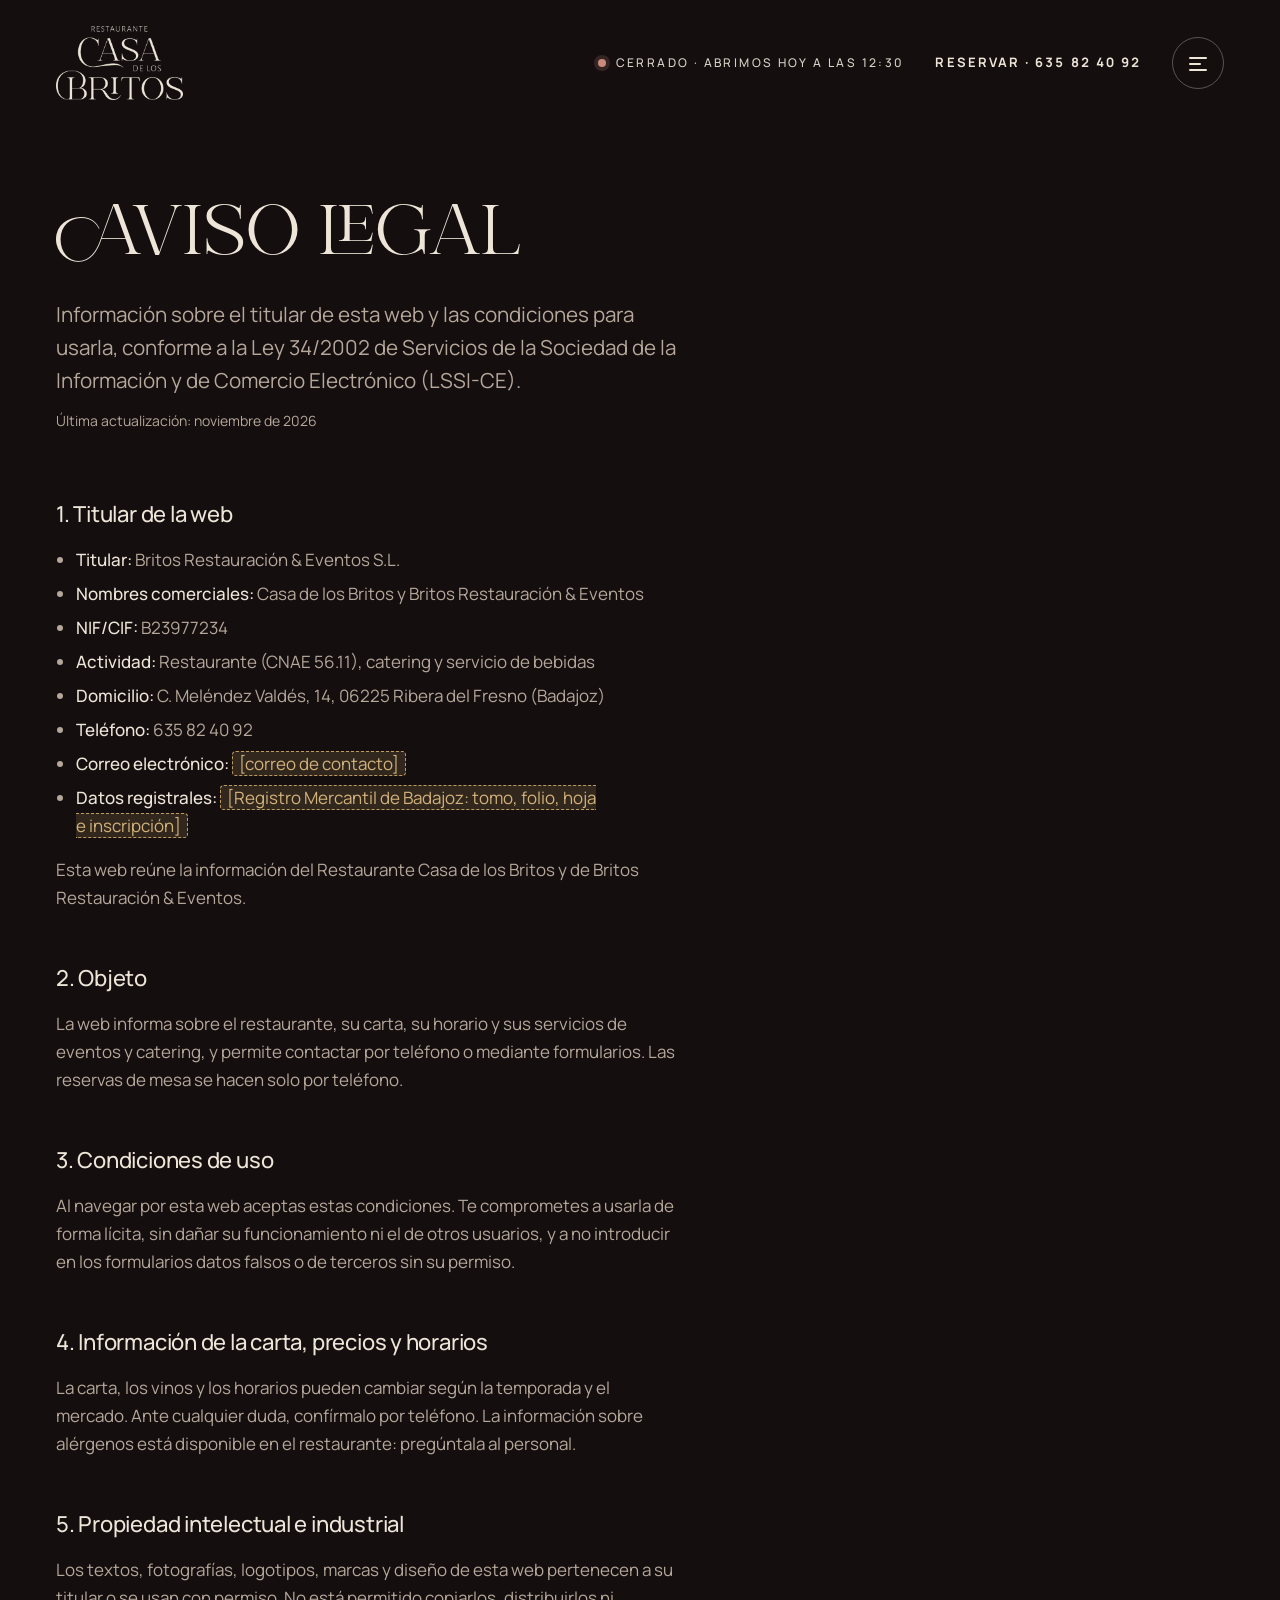
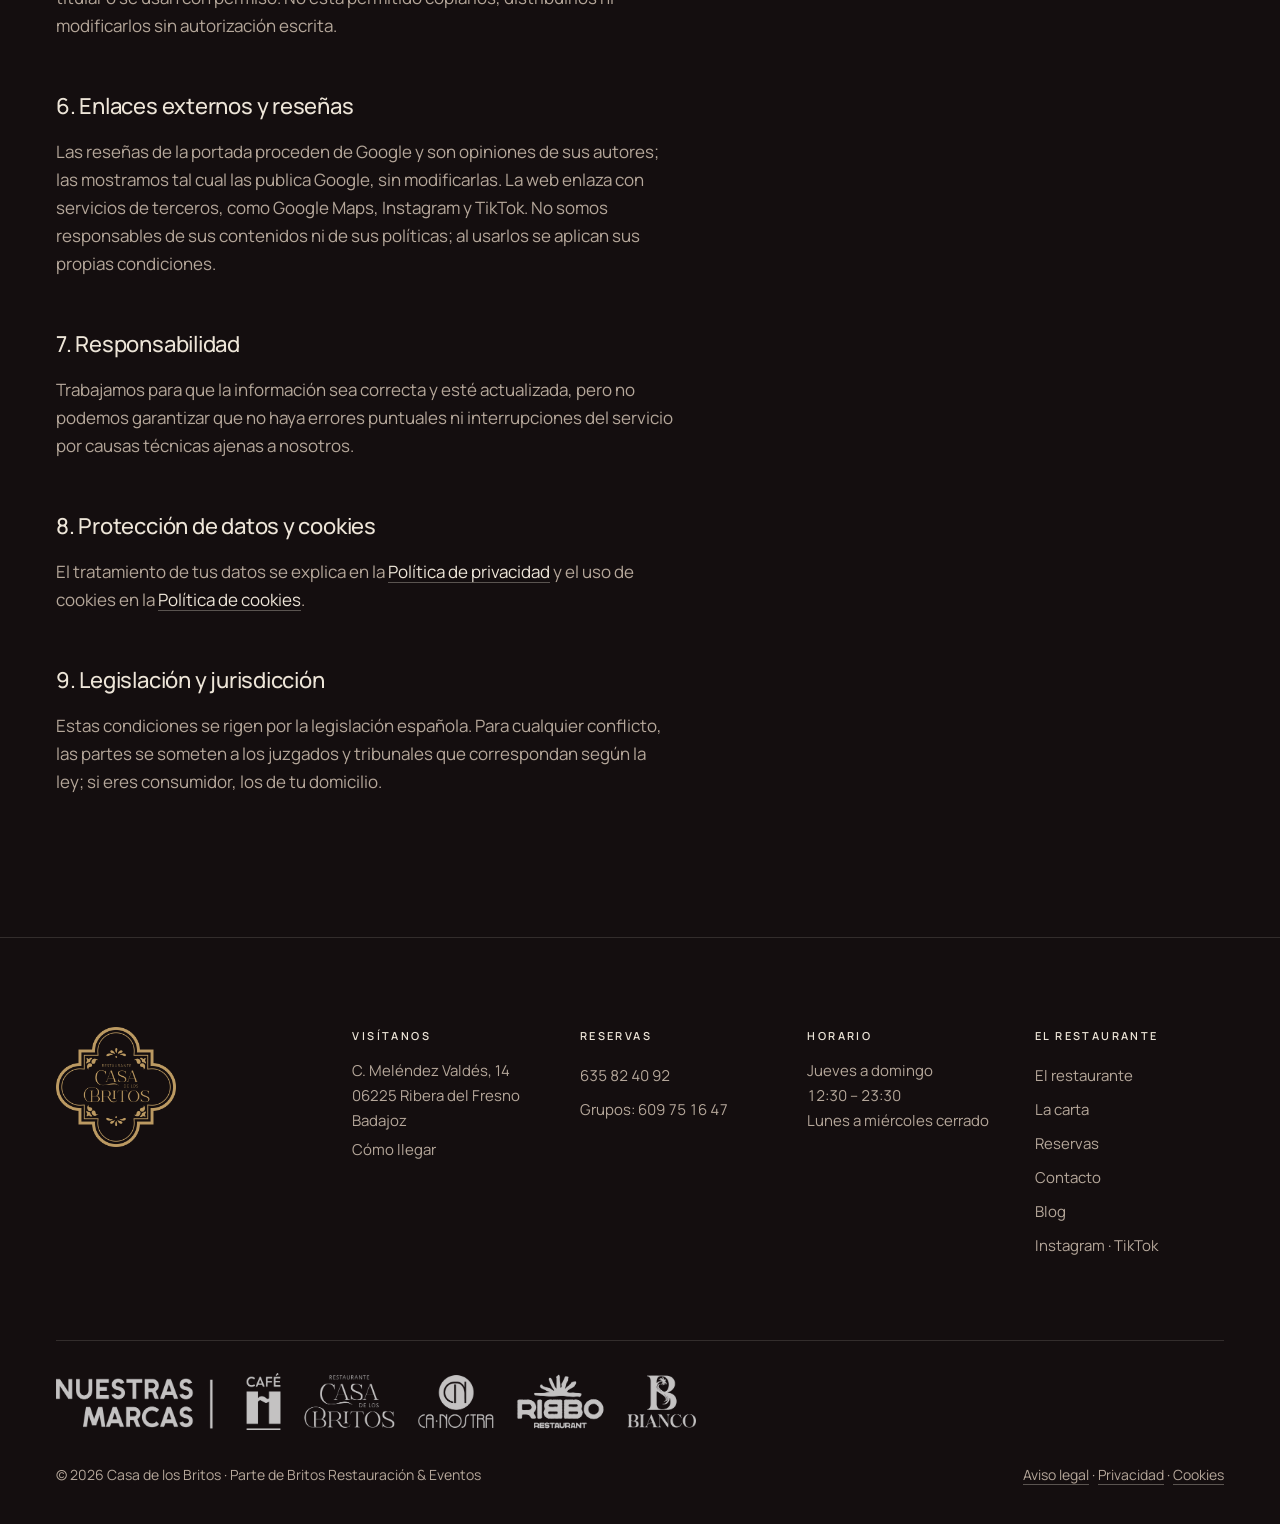
==== commit 4c7427c4: "Datos de la empresa en el aviso legal y la privacidad Co-Authored-By: Claude Opus 5.5 <noreply@anthr" ====
--- a/aviso-legal.html
+++ b/aviso-legal.html
@@ -79,12 +79,14 @@
     <p class="legal__date">Última actualización: noviembre de 2026</p>
     <div class="legal__body">
       <h2>1. Titular de la web</h2><ul>
-      <li><strong>Titular:</strong> <mark class="pend">[Razón social o nombre del titular]</mark></li>
-      <li><strong>NIF/CIF:</strong> <mark class="pend">[NIF / CIF]</mark></li>
+      <li><strong>Titular:</strong> Britos Restauración &amp; Eventos S.L.</li>
+      <li><strong>Nombres comerciales:</strong> Casa de los Britos y Britos Restauración &amp; Eventos</li>
+      <li><strong>NIF/CIF:</strong> B23977234</li>
+      <li><strong>Actividad:</strong> Restaurante (CNAE 56.11), catering y servicio de bebidas</li>
       <li><strong>Domicilio:</strong> C. Meléndez Valdés, 14, 06225 Ribera del Fresno (Badajoz)</li>
       <li><strong>Teléfono:</strong> 635 82 40 92</li>
       <li><strong>Correo electrónico:</strong> <mark class="pend">[correo de contacto]</mark></li>
-      <li><strong>Datos registrales:</strong> <mark class="pend">[Datos de inscripción en el Registro Mercantil, si es una sociedad]</mark></li>
+      <li><strong>Datos registrales:</strong> <mark class="pend">[Registro Mercantil de Badajoz: tomo, folio, hoja e inscripción]</mark></li>
     </ul>
     <p>Esta web reúne la información del Restaurante Casa de los Britos y de Britos Restauración &amp; Eventos.</p>
       <h2>2. Objeto</h2><p>La web informa sobre el restaurante, su carta, su horario y sus servicios de eventos y catering, y permite contactar por teléfono o mediante formularios. Las reservas de mesa se hacen solo por teléfono.</p>
